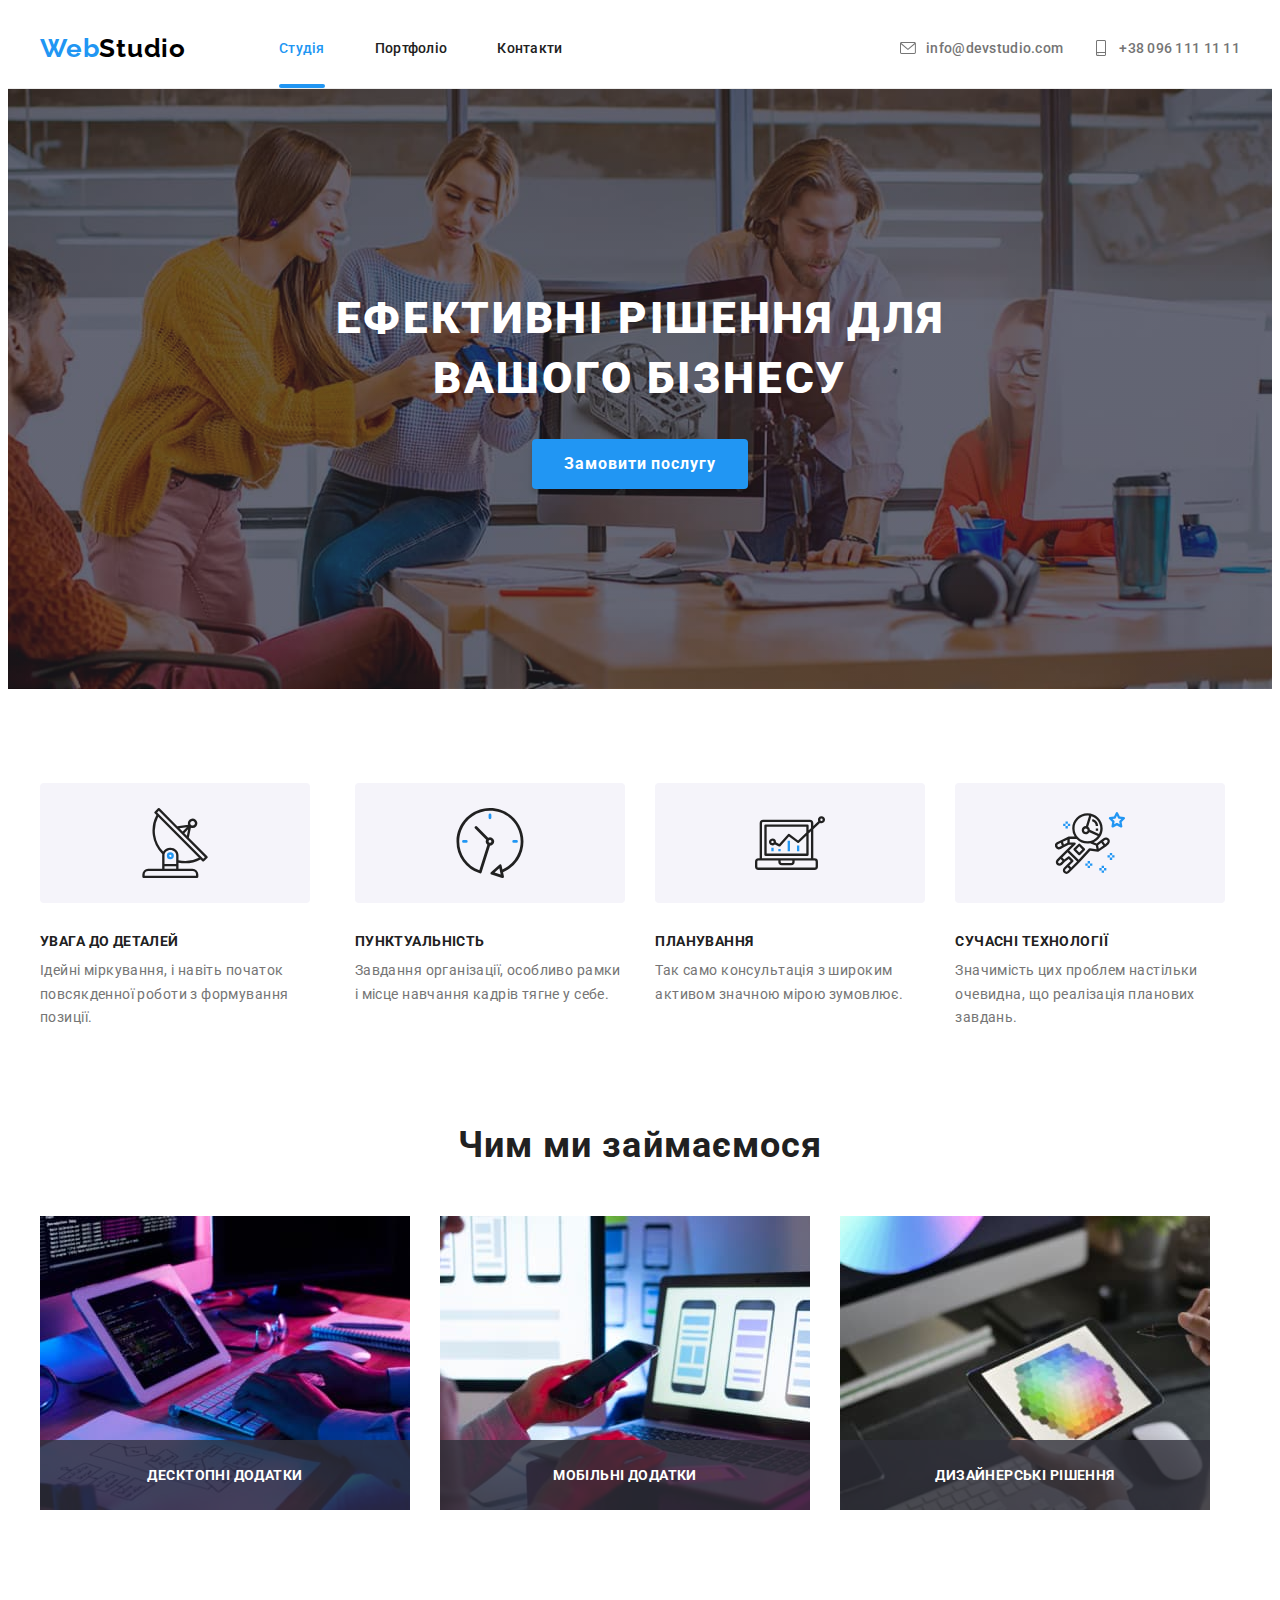
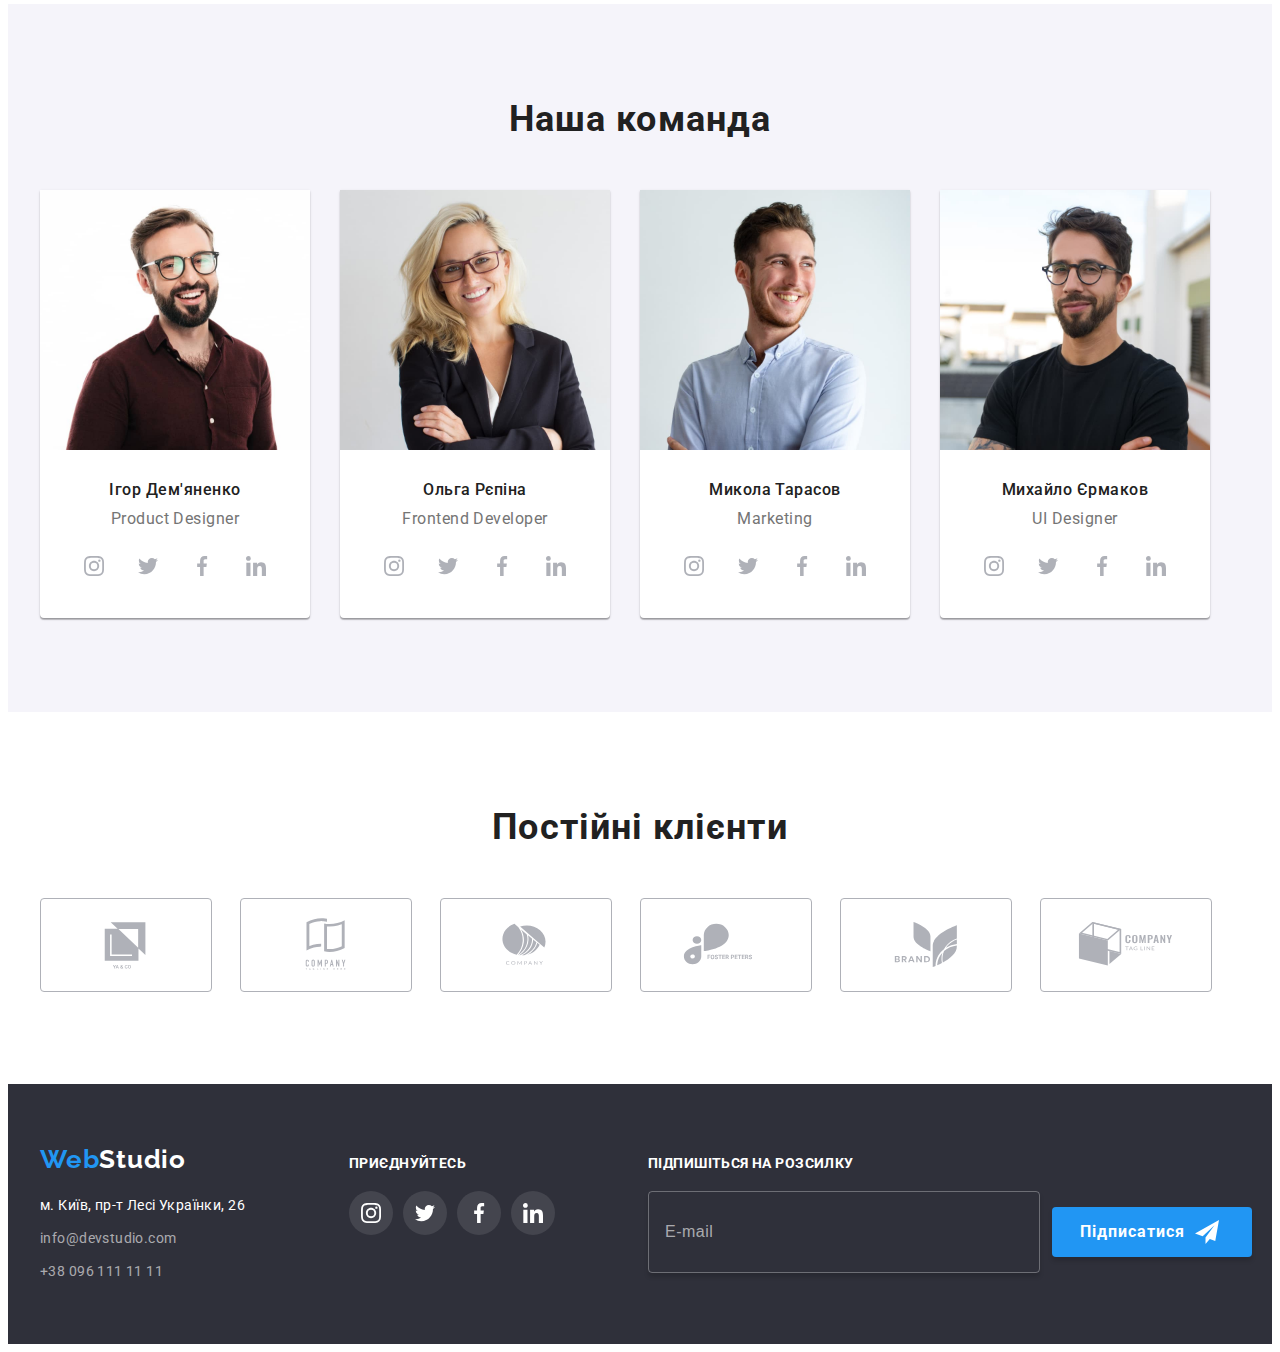
==== index.html @ dbd028e9 "created repository" ====
<!DOCTYPE html>
<html lang="uk">
  <head>
    <meta charset="UTF-8" />
    <meta name="viewport" content="width=device-width, initial-scale=1.0" />
    <title>WebStudio</title>
    <link rel="preconnect" href="https://fonts.googleapis.com" />
    <link rel="preconnect" href="https://fonts.gstatic.com" crossorigin />
    <link
      href="https://fonts.googleapis.com/css2?family=Raleway:wght@700&family=Roboto:wght@400;500;700;900&display=swap"
      rel="stylesheet"
    />
    <link
      rel="stylesheet"
      href="https://cdnjs.cloudflare.com/ajax/libs/modern-normalize/2.0.0/modern-normalize.min.css"
      integrity="sha512-4xo8blKMVCiXpTaLzQSLSw3KFOVPWhm/TRtuPVc4WG6kUgjH6J03IBuG7JZPkcWMxJ5huwaBpOpnwYElP/m6wg=="
      crossorigin="anonymous"
      referrerpolicy="no-referrer"
    />
    <link rel="stylesheet" href="./css/styles.css" />
  </head>
  <body>
    <!-- header -->
    <header class="header">
      <div class="container header-wrapper">
        <nav class="site-nav-wrapper">
          <a class="logo" href="./index.html" lang="en"
            ><span class="accent">Web</span>Studio</a
          >
          <ul class="site-nav">
            <li class="site-nav-item">
              <a href="./index.html" class="link current site-nav-link"
                >Студія</a
              >
            </li>
            <li class="site-nav-item">
              <a href="./portfolio.html" class="link site-nav-link"
                >Портфоліо</a
              >
            </li>
            <li class="site-nav-item">
              <a href="" class="link site-nav-link">Контакти</a>
            </li>
          </ul>
        </nav>

        <ul class="header-contacts-wrapper">
          <li class="header-contacts-item">
            <a href="mailto:info@devstudio.com" class="link contacts-link">
              <svg class="header-contacts-icon">
                <use href="./images/icons.svg#icon-envelope"></use>
              </svg>
              info@devstudio.com</a
            >
          </li>
          <li class="header-contacts-item">
            <a href="tel:+380961111111" class="link contacts-link">
              <svg class="header-contacts-icon">
                <use href="./images/icons.svg#icon-smartphone"></use></svg
              >+38 096 111 11 11</a
            >
          </li>
        </ul>
      </div>
    </header>

    <!-- main content -->
    <main>
      <!-- hero screen -->
      <section class="hero">
        <div class="container">
          <h1 class="hero-title">Ефективні рішення для вашого бізнесу</h1>
          <button data-modal-open class="button primary" type="button">
            Замовити послугу
          </button>
        </div>
      </section>

      <!-- benefits -->
      <section class="section benefits">
        <div class="container">
          <h2 class="title visually-hidden">Особливості</h2>
          <ul class="benefits-list">
            <li class="benefits-item">
              <div class="benefits-pic">
                <svg class="benefits-icon">
                  <use href="./images/icons.svg#icon-antenna"></use>
                </svg>
              </div>
              <h3 class="benefits-title">Увага до деталей</h3>
              <p class="content">
                Ідейні міркування, і навіть початок повсякденної роботи з
                формування позиції.
              </p>
            </li>
            <li class="benefits-item">
              <div class="benefits-pic">
                <svg class="benefits-icon">
                  <use href="./images/icons.svg#icon-clock"></use>
                </svg>
              </div>
              <h3 class="benefits-title">Пунктуальність</h3>
              <p class="content">
                Завдання організації, особливо рамки і місце навчання кадрів
                тягне у себе.
              </p>
            </li>
            <li class="benefits-item">
              <div class="benefits-pic">
                <svg class="benefits-icon">
                  <use href="./images/icons.svg#icon-diagram"></use>
                </svg>
              </div>
              <h3 class="benefits-title">Планування</h3>
              <p class="content">
                Так само консультація з широким активом значною мірою зумовлює.
              </p>
            </li>
            <li class="benefits-item">
              <div class="benefits-pic">
                <svg class="benefits-icon">
                  <use href="./images/icons.svg#icon-astronaut"></use>
                </svg>
              </div>
              <h3 class="benefits-title">Сучасні технології</h3>
              <p class="content">
                Значимість цих проблем настільки очевидна, що реалізація
                планових завдань.
              </p>
            </li>
          </ul>
        </div>
      </section>

      <!-- what we do -->

      <section class="section works">
        <div class="container">
          <h2 class="title">Чим ми займаємося</h2>
          <ul class="works-list">
            <li>
              <div class="works-thumb">
                <img
                  class="works-pic"
                  src="./images/img-1.jpg"
                  alt="Десктопні додатки"
                  width="370"
                  height="294"
                />
                <p class="works-label">Десктопні додатки</p>
              </div>
            </li>
            <li>
              <div class="works-thumb">
                <img
                  class="works-pic"
                  src="./images/img-2.jpg"
                  alt="Мобільні додатки"
                  width="370"
                  height="294"
                />
                <p class="works-label">Мобільні додатки</p>
              </div>
            </li>
            <li>
              <div class="works-thumb">
                <img
                  class="works-pic"
                  src="./images/img-3.jpg"
                  alt="Дизайнерські рішення"
                  width="370"
                  height="294"
                />
                <p class="works-label">Дизайнерські рішення</p>
              </div>
            </li>
          </ul>
        </div>
      </section>

      <!-- our team -->

      <section class="section our-team">
        <div class="container">
          <h2 class="title">Наша команда</h2>
          <ul class="team-list">
            <li class="team-item">
              <img
                class="team-pic"
                src="./images/product-designer.jpg"
                alt="Дизайнер продукту"
                width="270"
                height="260"
              />
              <div class="team-item-content">
                <h3 class="subtitle">Ігор Дем'яненко</h3>
                <p class="team-position" lang="en">Product Designer</p>

                <ul class="socials-list">
                  <li class="socials-item">
                    <a
                      href=""
                      class="link social-link"
                      target="_blank"
                      rel="noopener noreferrer nofollow"
                      ><svg class="social-link-icon">
                        <use
                          href="./images/icons.svg#icon-instagram"
                        ></use></svg
                    ></a>
                  </li>
                  <li class="socials-item">
                    <a
                      href=""
                      class="link social-link"
                      target="_blank"
                      rel="noopener noreferrer nofollow"
                      ><svg class="social-link-icon">
                        <use href="./images/icons.svg#icon-twitter"></use></svg
                    ></a>
                  </li>
                  <li class="socials-item">
                    <a
                      href=""
                      class="link social-link"
                      target="_blank"
                      rel="noopener noreferrer nofollow"
                      ><svg class="social-link-icon">
                        <use href="./images/icons.svg#icon-facebook"></use></svg
                    ></a>
                  </li>
                  <li class="socials-item">
                    <a
                      href=""
                      class="link social-link"
                      target="_blank"
                      rel="noopener noreferrer nofollow"
                      ><svg class="social-link-icon">
                        <use href="./images/icons.svg#icon-linkedin"></use></svg
                    ></a>
                  </li>
                </ul>
              </div>
            </li>
            <li class="team-item">
              <img
                class="team-pic"
                src="./images/frontend-developer.jpg"
                alt="Фронтенд розробник"
                width="270"
                height="260"
              />
              <div class="team-item-content">
                <h3 class="subtitle">Ольга Рєпіна</h3>
                <p class="team-position" lang="en">Frontend Developer</p>
                <ul class="socials-list">
                  <li class="socials-item">
                    <a
                      href=""
                      class="link social-link"
                      target="_blank"
                      rel="noopener noreferrer nofollow"
                      ><svg class="social-link-icon">
                        <use
                          href="./images/icons.svg#icon-instagram"
                        ></use></svg
                    ></a>
                  </li>
                  <li class="socials-item">
                    <a
                      href=""
                      class="link social-link"
                      target="_blank"
                      rel="noopener noreferrer nofollow"
                      ><svg class="social-link-icon">
                        <use href="./images/icons.svg#icon-twitter"></use></svg
                    ></a>
                  </li>
                  <li class="socials-item">
                    <a
                      href=""
                      class="link social-link"
                      target="_blank"
                      rel="noopener noreferrer nofollow"
                      ><svg class="social-link-icon">
                        <use href="./images/icons.svg#icon-facebook"></use></svg
                    ></a>
                  </li>
                  <li class="socials-item">
                    <a
                      href=""
                      class="link social-link"
                      target="_blank"
                      rel="noopener noreferrer nofollow"
                      ><svg class="social-link-icon">
                        <use href="./images/icons.svg#icon-linkedin"></use></svg
                    ></a>
                  </li>
                </ul>
              </div>
            </li>
            <li class="team-item">
              <img
                class="team-pic"
                src="./images/marketing.jpg"
                alt="Маркетолог"
                width="270"
                height="260"
              />
              <div class="team-item-content">
                <h3 class="subtitle">Микола Тарасов</h3>
                <p class="team-position" lang="en">Marketing</p>
                <ul class="socials-list">
                  <li class="socials-item">
                    <a
                      href=""
                      class="link social-link"
                      target="_blank"
                      rel="noopener noreferrer nofollow"
                      ><svg class="social-link-icon">
                        <use
                          href="./images/icons.svg#icon-instagram"
                        ></use></svg
                    ></a>
                  </li>
                  <li class="socials-item">
                    <a
                      href=""
                      class="link social-link"
                      target="_blank"
                      rel="noopener noreferrer nofollow"
                      ><svg class="social-link-icon">
                        <use href="./images/icons.svg#icon-twitter"></use></svg
                    ></a>
                  </li>
                  <li class="socials-item">
                    <a
                      href=""
                      class="link social-link"
                      target="_blank"
                      rel="noopener noreferrer nofollow"
                      ><svg class="social-link-icon">
                        <use href="./images/icons.svg#icon-facebook"></use></svg
                    ></a>
                  </li>
                  <li class="socials-item">
                    <a
                      href=""
                      class="link social-link"
                      target="_blank"
                      rel="noopener noreferrer nofollow"
                      ><svg class="social-link-icon">
                        <use href="./images/icons.svg#icon-linkedin"></use></svg
                    ></a>
                  </li>
                </ul>
              </div>
            </li>
            <li class="team-item">
              <img
                class="team-pic"
                src="./images/ui-designer.jpg"
                alt="UI Дизайнер"
                width="270"
                height="260"
              />
              <div class="team-item-content">
                <h3 class="subtitle">Михайло Єрмаков</h3>
                <p class="team-position" lang="en">UI Designer</p>
                <ul class="socials-list">
                  <li class="socials-item">
                    <a
                      href=""
                      class="link social-link"
                      target="_blank"
                      rel="noopener noreferrer nofollow"
                      ><svg class="social-link-icon">
                        <use
                          href="./images/icons.svg#icon-instagram"
                        ></use></svg
                    ></a>
                  </li>
                  <li class="socials-item">
                    <a
                      href=""
                      class="link social-link"
                      target="_blank"
                      rel="noopener noreferrer nofollow"
                      ><svg class="social-link-icon">
                        <use href="./images/icons.svg#icon-twitter"></use></svg
                    ></a>
                  </li>
                  <li class="socials-item">
                    <a
                      href=""
                      class="link social-link"
                      target="_blank"
                      rel="noopener noreferrer nofollow"
                      ><svg class="social-link-icon">
                        <use href="./images/icons.svg#icon-facebook"></use></svg
                    ></a>
                  </li>
                  <li class="socials-item">
                    <a
                      href=""
                      class="link social-link"
                      target="_blank"
                      rel="noopener noreferrer nofollow"
                      ><svg class="social-link-icon">
                        <use href="./images/icons.svg#icon-linkedin"></use></svg
                    ></a>
                  </li>
                </ul>
              </div>
            </li>
          </ul>
        </div>
      </section>

      <!-- clients -->
      <section class="clients section">
        <div class="container">
          <h2 class="title">Постійні клієнти</h2>
          <ul class="clients-list">
            <li class="clients-item">
              <a
                href=""
                class="clients-link"
                target="_blank"
                rel="noopener noreferrer nofollow"
              >
                <svg class="clients-icon">
                  <use href="./images/icons.svg#icon-client-1"></use></svg
              ></a>
            </li>
            <li class="clients-item">
              <a
                href=""
                class="clients-link"
                target="_blank"
                rel="noopener noreferrer nofollow"
              >
                <svg class="clients-icon">
                  <use href="./images/icons.svg#icon-client-2"></use></svg
              ></a>
            </li>
            <li class="clients-item">
              <a
                href=""
                class="clients-link"
                target="_blank"
                rel="noopener noreferrer nofollow"
              >
                <svg class="clients-icon">
                  <use href="./images/icons.svg#icon-client-3"></use></svg
              ></a>
            </li>
            <li class="clients-item">
              <a
                href=""
                class="clients-link"
                target="_blank"
                rel="noopener noreferrer nofollow"
              >
                <svg class="clients-icon">
                  <use href="./images/icons.svg#icon-client-4"></use></svg
              ></a>
            </li>
            <li class="clients-item">
              <a
                href=""
                class="clients-link"
                target="_blank"
                rel="noopener noreferrer nofollow"
              >
                <svg class="clients-icon">
                  <use href="./images/icons.svg#icon-client-5"></use></svg
              ></a>
            </li>
            <li class="clients-item">
              <a
                href=""
                class="clients-link"
                target="_blank"
                rel="noopener noreferrer nofollow"
              >
                <svg class="clients-icon">
                  <use href="./images/icons.svg#icon-client-6"></use></svg
              ></a>
            </li>
          </ul>
        </div>
      </section>
    </main>

    <!-- footer -->
    <footer class="footer">
      <div class="container footer-container">
        <div class="footer-nav">
          <a href="./index.html" lang="en" class="logo"
            ><span class="accent">Web</span>Studio</a
          >
          <address class="address">
            <!-- address list -->
            <ul class="address-list">
              <li class="address-item">
                <a
                  href="https://maps.app.goo.gl/XvSEpXmjgRdSqmz17"
                  target="_blank"
                  rel="nofollow noreferrer noopener"
                  class="link address-map"
                  >м. Київ, пр-т Лесі Українки, 26</a
                >
              </li>
              <li class="address-item">
                <a href="mailto:info@devstudio.com" class="link address-link"
                  >info@devstudio.com</a
                >
              </li>
              <li class="address-item">
                <a href="tel:+380961111111" class="link address-link"
                  >+38 096 111 11 11</a
                >
              </li>
            </ul>
          </address>
        </div>

        <div class="follow-container">
          <p class="follow-title">приєднуйтесь</p>
          <ul class="footer-follow-list">
            <li class="follow-item">
              <a
                href=""
                class="footer-link"
                target="_blank"
                rel="noopener noreferrer nofollow"
              >
                <svg class="footer-icon">
                  <use href="./images/icons.svg#icon-instagram"></use>
                </svg>
              </a>
            </li>
            <li class="follow-item">
              <a
                href=""
                class="footer-link"
                target="_blank"
                rel="noopener noreferrer nofollow"
              >
                <svg class="footer-icon">
                  <use href="./images/icons.svg#icon-twitter"></use>
                </svg>
              </a>
            </li>
            <li class="follow-item">
              <a
                href=""
                class="footer-link"
                target="_blank"
                rel="noopener noreferrer nofollow"
              >
                <svg class="footer-icon">
                  <use href="./images/icons.svg#icon-facebook"></use>
                </svg>
              </a>
            </li>
            <li class="follow-item">
              <a
                href=""
                class="footer-link"
                target="_blank"
                rel="noopener noreferrer nofollow"
              >
                <svg class="footer-icon">
                  <use href="./images/icons.svg#icon-linkedin"></use>
                </svg>
              </a>
            </li>
          </ul>
        </div>

        <form class="subscribe-container">
          <p class="subscribe-title">Підпишіться на розсилку</p>
          <div class="subscribe-input-container">
            <input
              type="email"
              name="subscribe-input"
              class="subscribe-input"
              placeholder="E-mail"
            />
            <button type="submit" class="button primary btn-subscribe">
              Підписатися
              <svg class="subscribe-icon" width="24" height="24">
                <use href="./images/icons.svg#icon-send"></use>
              </svg>
            </button>
          </div>
        </form>
      </div>
    </footer>

    <!-- modal -->
    <div class="backdrop is-hidden" data-modal>
      <div class="modal">
        <button data-modal-close class="btn-close">
          <svg class="modal-close-icon" width="18" height="18">
            <use href="./images/icons.svg#icon-close-black"></use>
          </svg>
        </button>
        <p class="modal-title">Залиште свої дані, ми вам передзвонимо</p>

        <!-- modal-form -->

        <form class="modal-form">
          <div class="modal-field">
            <label for="user-name" class="input-label">Ім'я</label>
            <div class="input-wrap">
              <input
                autofocus
                type="text"
                name="user-name"
                id="user-name"
                class="input"
              />
              <svg class="input-icon" width="18" height="18">
                <use href="./images/icons.svg#icon-person"></use>
              </svg>
            </div>
          </div>

          <div class="modal-field">
            <label for="user-phone" class="input-label">Телефон</label>
            <div class="input-wrap">
              <input
                type="tel"
                name="user-phone"
                id="user-phone"
                class="input"
              />
              <svg class="input-icon" width="18" height="18">
                <use href="./images/icons.svg#icon-phone"></use>
              </svg>
            </div>
          </div>

          <div class="modal-field">
            <label for="user-email" class="input-label">Пошта</label>
            <div class="input-wrap">
              <input
                type="email"
                name="user-email"
                id="user-email"
                class="input"
              />
              <svg class="input-icon" width="18" height="18">
                <use href="./images/icons.svg#icon-email"></use>
              </svg>
            </div>
          </div>

          <div class="textarea-field">
            <label for="user-text" class="input-label">Коментар</label>
            <textarea
              name="user-text"
              id="user-text"
              class="input-comment"
              placeholder="Введіть текст"
            ></textarea>
          </div>

          <div class="checkbox-field">
            <input
              type="checkbox"
              id="privacy-policy"
              name="privacy-policy"
              value="on"
              class="hidden modal-check"
              required
            />
            <label for="privacy-policy" class="checkbox-label"
              ><span class="checkbox">
                <svg class="checkbox-icon">
                  <use href="./images/icons.svg#icon-check"></use>
                </svg>
              </span>
              Погоджуюся з розсилкою та приймаю
              <a href="" class="link agreement-link">Умови договору</a>
            </label>
          </div>

          <button type="submit" class="button primary btn-submit">
            Відправити
          </button>
        </form>
      </div>
    </div>

    <script src="./js/modal.js"></script>
  </body>
</html>
---- css/styles.css ----
:root {
  --accent-color: #2196f3;
  --primary-black-color: #000000;
  --primary-white-color: #ffffff;
  --primary-text-color: #757575;
  --secondary-text-color: #212121;
  --inverse-light-text-color: rgba(255, 255, 255, 0.6);
  --lightest-gray-color: #f5f4fa;
  --gray-color: #afb1b8;
}

/* main styles */
body {
  font-family: "Roboto", sans-serif;
  font-size: 14px;
  background-color: var(--primary-white-color);
  color: var(--primary-text-color);
}

h1,
h2,
h3,
h4,
h5,
h6,
p {
  margin: 0;
}

ul {
  padding: 0;
  margin: 0;
  list-style: none;
}

.link {
  text-decoration: none;
  color: var(--primary-text-color);
}

.container {
  width: 1200px;
  margin: 0 auto;
  padding-left: 15px;
  padding-right: 15px;
  /* outline: 2px solid tomato; */
}

.visually-hidden {
  position: absolute;
  width: 1px;
  height: 1px;
  margin: -1px;
  border: 0;
  padding: 0;

  white-space: nowrap;
  clip-path: inset(100%);
  clip: rect(0 0 0 0);
  overflow: hidden;
}

/* buttons */
.button {
  padding: 10px 32px;
  min-width: 200px;
  border-width: 0;
  border-radius: 4px;
  cursor: pointer;

  font-family: inherit;
  color: var(--primary-white-color);
  text-align: center;
}

.button.primary {
  font-weight: 700;
  font-size: 16px;
  line-height: 1.87;
  letter-spacing: 0.06em;
  background-color: #2196f3;
  box-shadow: 0 4px 4px 0 rgba(0, 0, 0, 0.15);
}

.button.primary:active {
  box-shadow: 0 4px 4px 0 rgba(0, 0, 0, 0.15);
  background: #188ce8;
}

/* header */
.header {
  /* padding-top: 24px;
  padding-bottom: 25px; */
  border-bottom: 1px solid #ececec;
}

.header-wrapper {
  display: flex;
  align-items: center;
}

/* logo */
.logo {
  margin-right: 93px;

  font-family: "Raleway", sans-serif;
  font-weight: 700;
  font-size: 26px;
  letter-spacing: 0.03em;
  text-decoration: none;

  color: var(--primary-black-color);
}
.logo .accent {
  color: var(--accent-color);
}

/* navigation */
.site-nav-wrapper {
  display: flex;
  align-items: center;
  margin-right: auto;
}

.site-nav {
  display: flex;
  align-items: center;
  column-gap: 50px;
}

.site-nav-link {
  position: relative;
  display: block;
  padding-top: 32px;
  padding-bottom: 32px;
}

.current.site-nav-link::after {
  content: "";
  position: absolute;
  left: 0;
  bottom: 0;
  display: block;
  width: 100%;
  height: 4px;

  background: #2196f3;
  border-radius: 2px;
}

.site-nav .link {
  font-weight: 500;
  letter-spacing: 0.02em;
  color: var(--secondary-text-color);

  transition: color 250ms cubic-bezier(0.4, 0, 0.2, 1);
}

.site-nav .link:hover,
.site-nav .link:focus {
  color: var(--accent-color);
}

.link.current {
  color: var(--accent-color);
}

/* contacts */

.header-contacts-wrapper {
  display: flex;
  gap: 30px;
  align-items: center;
}

.header-contacts-item {
  display: flex;
  gap: 10px;
  align-items: center;

  font-weight: 500;
  letter-spacing: 0.02em;
}

.contacts-link {
  display: flex;
  gap: 10px;
  align-items: center;
  padding-top: 20px;
  padding-bottom: 20px;

  transition-property: color;
  transition-duration: 250ms;
  transition-timing-function: cubic-bezier(0.4, 0, 0.2, 1);
}

.contacts-link:hover,
.contacts-link:focus {
  color: var(--accent-color);
}

.header-contacts-icon {
  width: 16px;
  height: 16px;
  fill: currentColor;
}

/* hero */
.hero {
  margin-right: auto;
  margin-left: auto;
  padding-top: 200px;
  padding-bottom: 200px;
  text-align: center;
  background: #c4c4c4;
  background-image: linear-gradient(
      rgba(47, 48, 58, 0.4),
      rgba(47, 48, 58, 0.4)
    ),
    url(../images/hero-bg.jpg);
  max-width: 1600px;
  background-repeat: no-repeat;
  background-position: center;
  background-size: cover;
}

.hero-title {
  width: 696px;
  margin-bottom: 30px;
  margin-left: auto;
  margin-right: auto;

  font-weight: 900;
  font-size: 44px;
  line-height: 1.36;
  letter-spacing: 0.06em;
  text-transform: uppercase;
  text-align: center;
  color: var(--primary-white-color);
}

/* sections */
.section {
  padding-top: 94px;
  padding-bottom: 94px;
}

.section .title {
  color: var(--secondary-text-color);
  font-size: 36px;
  letter-spacing: 0.03em;
  text-align: center;
}

/* benefits */

.benefits-list {
  display: flex;
  column-gap: 30px;
}

/* .benefits-item {
  background-color: teal;
} */

.benefits-pic {
  display: flex;
  justify-content: center;
  align-items: center;
  margin-bottom: 30px;
  width: 270px;
  height: 120px;
  background-color: var(--lightest-gray-color);
  border-radius: 4px;
}

.benefits-icon {
  width: 70px;
  height: 70px;
}

.benefits-title {
  margin-bottom: 10px;

  font-size: 14px;
  letter-spacing: 0.03em;
  text-transform: uppercase;
  color: var(--secondary-text-color);
}

.benefits .content {
  line-height: 1.71;
  letter-spacing: 0.03em;
}

/* what we do */
.works {
  padding-top: 0;
}

.works .title {
  margin-bottom: 50px;
}

.works-list {
  display: flex;
  column-gap: 30px;
}

.works-thumb {
  position: relative;
  width: 370px;
  height: 294px;
  background: var(--gray-color);
}

.works-pic {
  display: block;
  width: 100%;
  height: 100%;
  object-fit: cover;
}

.works-label {
  position: absolute;
  bottom: 0;
  left: 0;
  width: 100%;
  padding-top: 27px;
  padding-bottom: 27px;

  background: rgba(47, 48, 58, 0.8);
  font-weight: 700;
  letter-spacing: 0.03em;
  text-transform: uppercase;
  text-align: center;
  color: var(--primary-white-color);
}

/* our team */
.our-team {
  background: var(--lightest-gray-color);
}

.our-team .title {
  margin-bottom: 50px;
}

.team-list {
  display: flex;
  column-gap: 30px;
}

.team-item {
  border-radius: 0 0 4px 4px;
  width: 270px;

  box-shadow: 0 2px 1px 0 rgba(0, 0, 0, 0.2), 0 1px 1px 0 rgba(0, 0, 0, 0.14),
    0 1px 3px 0 rgba(0, 0, 0, 0.12);
  background: #fff;
}

.team-pic {
  display: block;
}

.team-item-content {
  padding: 30px 32px;
}

.our-team .subtitle {
  margin-bottom: 10px;

  font-weight: 500;
  font-size: 16px;
  letter-spacing: 0.03em;
  text-align: center;
  color: var(--secondary-text-color);
}

.team-position {
  margin-bottom: 16px;

  font-size: 16px;
  letter-spacing: 0.03em;
  text-align: center;
}

.socials-list {
  display: flex;
  column-gap: 10px;
}

.socials-item {
  width: 44px;
  height: 44px;
}

.social-link {
  width: 100%;
  height: 100%;
  display: flex;
  justify-content: center;
  align-items: center;
  background-color: var(--primary-white-color);
  border-radius: 50%;

  transition-property: background-color;
  transition-duration: 250ms;
  transition-timing-function: cubic-bezier(0.4, 0, 0.2, 1);
}

.social-link:hover,
.social-link:focus {
  background-color: var(--accent-color);
}

.social-link-icon {
  width: 20px;
  height: 20px;
  fill: var(--gray-color);

  transition-property: fill;
  transition-duration: 250ms;
  transition-timing-function: cubic-bezier(0.4, 0, 0.2, 1);
}

.social-link:hover .social-link-icon {
  fill: var(--primary-white-color);
}

.social-link:focus .social-link-icon {
  fill: var(--primary-white-color);
}

/* clients */

.clients .title {
  margin-bottom: 50px;
}

.clients-list {
  display: flex;
  column-gap: 30px;
}

.clients-item {
  width: 170px;
  height: 92px;
}

.clients-link {
  display: flex;
  justify-content: center;
  align-items: center;
  width: 100%;
  height: 100%;
  color: #afb1b8;
  border: 1px solid #afb1b8;
  border-radius: 4px;

  transition: color 250ms cubic-bezier(0.4, 0, 0.2, 1),
    border-color 250ms cubic-bezier(0.4, 0, 0.2, 1);
}

.clients-link:hover,
.clients-link:focus {
  color: var(--accent-color);
  border-color: var(--accent-color);
}

.clients-icon {
  width: 106px;
  height: 60px;
  fill: currentColor;
}

/* footer */
.footer {
  padding-top: 60px;
  padding-bottom: 60px;
  background: #2f303a;
}

.footer-container {
  display: flex;
  align-items: baseline;
}

.footer-nav {
  margin-right: 70px;
}

.footer .logo {
  display: block;
  margin-bottom: 20px;

  color: var(--primary-white-color);
}

.address {
  line-height: 1.71;
  font-style: normal;
  letter-spacing: 0.03em;
}

.address .link {
  transition: color 250ms cubic-bezier(0.4, 0, 0.2, 1);
}

.address .link:hover,
.address .link:focus {
  color: var(--accent-color);
}

.address-item {
  display: block;
  margin-bottom: 9px;
}

.address-item:last-child {
  margin-bottom: 0;
}

.address-map {
  color: var(--primary-white-color);
}

.address-link {
  letter-spacing: 0.03em;
  color: var(--inverse-light-text-color);
}

/* follow list */
.follow-container {
  /* margin-top: 12px; */
  margin-right: 93px;
}

.follow-title,
.subscribe-title {
  margin-bottom: 20px;

  font-weight: 700;
  letter-spacing: 0.03em;
  text-transform: uppercase;
  color: var(--primary-white-color);
}

.footer-follow-list {
  display: flex;
  column-gap: 10px;
}

.follow-item {
  width: 44px;
  height: 44px;
}

.footer-link {
  display: flex;
  align-items: center;
  justify-content: center;
  width: 100%;
  height: 100%;
  background-color: rgba(255, 255, 255, 0.1);
  border-radius: 50%;
  color: var(--primary-white-color);

  transition: background-color 250ms cubic-bezier(0.4, 0, 0.2, 1);
}

.footer-icon {
  width: 20px;
  height: 20px;
  fill: currentColor;
}

.footer-link:hover,
.footer-link:focus {
  background-color: var(--accent-color);
}

.subscribe-container {
  display: flex;
  flex-direction: column;
}

.subscribe-label {
  display: block;
}

.subscribe-input {
  padding: 15px 16px;
  width: 358px;
  height: 50px;

  color: var(--primary-white-color);
  border: 1px solid rgba(255, 255, 255, 0.3);
  border-radius: 4px;
  box-shadow: 0 4px 4px 0 rgba(0, 0, 0, 0.15);
  background: rgba(33, 150, 243, 0);
}

.subscribe-input::placeholder {
  font-size: 16px;
  line-height: 1.25;
  letter-spacing: 0.03em;
  color: rgba(255, 255, 255, 0.6);
}

.subscribe-input-container {
  display: flex;
  align-items: center;
  gap: 12px;
}

.subscribe-icon {
  fill: var(--primary-white-color);
}

.btn-subscribe {
  display: flex;
  align-items: center;
  gap: 10px;
  padding-left: 28px;
  padding-right: 28px;
}

/* portfolio page styles */

.portfolio {
  padding-bottom: 94px;
  padding-top: 94px;
}

.button-list {
  display: flex;
  gap: 8px;
  justify-content: center;
  margin-bottom: 50px;
}

.portfolio-button {
  padding: 6px 22px;
  min-width: 73px;

  font-weight: 500;
  font-size: 16px;
  line-height: 1.62;
  letter-spacing: 0.03em;
  color: var(--secondary-text-color);
  background-color: var(--lightest-gray-color);

  transition: background-color 250ms cubic-bezier(0.4, 0, 0.2, 1),
    box-shadow 250ms cubic-bezier(0.4, 0, 0.2, 1),
    color 250ms cubic-bezier(0.4, 0, 0.2, 1);
}

.portfolio-button:hover,
.portfolio-button:focus {
  background-color: var(--accent-color);
  box-shadow: 0 2px 2px 0 rgba(0, 0, 0, 0.12), 0 1px 2px 0 rgba(0, 0, 0, 0.08),
    0 3px 1px 0 rgba(0, 0, 0, 0.1);
  color: var(--primary-white-color);
}

.portfolio-button.accent {
  background-color: var(--accent-color);
  color: var(--primary-white-color);
}

.cards-list {
  display: flex;
  flex-wrap: wrap;
  gap: 30px;
}

.cards-link {
  display: block;

  transition: box-shadow 250ms cubic-bezier(0.4, 0, 0.2, 1);
}

.cards-link:hover,
.cards-link:focus {
  box-shadow: 1px 4px 6px 0 rgba(0, 0, 0, 0.16), 0 4px 4px 0 rgba(0, 0, 0, 0.06),
    0 1px 1px 0 rgba(0, 0, 0, 0.12);
}

.cards-thumb {
  position: relative;
  overflow: hidden;

  width: 370px;
  height: 294px;
}

.hover-overlay {
  position: absolute;
  top: 0;
  left: 0;
  width: 100%;
  height: 100%;
  overflow: hidden;

  display: flex;
  align-items: center;
  padding: 24px 24px;

  background: rgba(33, 150, 243, 0.9);

  transform: translatey(100%);
  transition: transform 250ms cubic-bezier(0.4, 0, 0.2, 1);
}

.cards-link:hover .hover-overlay {
  transform: translatey(0);
}

.overlay-content {
  font-size: 18px;
  line-height: 1.56;
  letter-spacing: 0.03em;
  color: var(--primary-white-color);
}

.carts-pic {
  display: block;
  width: 100%;
  height: 100%;
  object-fit: cover;
}

.cards-content {
  border: 1px solid #eee;
  border-top: 0;
  padding: 20px 24px;
}

.portfolio-title {
  margin-bottom: 4px;

  font-size: 18px;
  line-height: 2;
  letter-spacing: 0.06em;
  color: var(--secondary-text-color);
}

.portfolio-subtitle {
  font-size: 16px;
  line-height: 1.87;
  letter-spacing: 0.03em;
}

/* modal styles */
.backdrop {
  position: fixed;
  top: 0;
  left: 0;
  width: 100%;
  height: 100%;
  background-color: rgba(0, 0, 0, 0.2);
  opacity: 1;

  transition: opacity 250ms cubic-bezier(0.4, 0, 0.2, 1),
    visibility 250ms cubic-bezier(0.4, 0, 0.2, 1);
}

.backdrop.is-hidden {
  visibility: none;
  opacity: 0;
  pointer-events: none;
}

.backdrop.is-hidden .modal {
  transform: translate(-50%, -50%) scale(1.1);
}

.modal {
  position: absolute;
  left: 50%;
  top: 50%;
  padding: 40px;

  width: 528px;
  height: 581px;

  border-radius: 4px;
  background: var(--primary-white-color);
  box-shadow: 0 2px 1px 0 rgba(0, 0, 0, 0.2), 0 1px 1px 0 rgba(0, 0, 0, 0.14),
    0 1px 3px 0 rgba(0, 0, 0, 0.12);

  transform: translate(-50%, -50%) scale(1);
  transition: transform 250ms cubic-bezier(0.4, 0, 0.2, 1);
}

.btn-close {
  position: absolute;
  right: 8px;
  top: 8px;

  width: 30px;
  height: 30px;
  cursor: pointer;
  display: flex;
  justify-content: center;
  align-items: center;

  border-radius: 50%;
  stroke-width: 10px;
  background-color: var(--primary-white-color);
  border-color: rgba(0, 0, 0, 0.1);
  color: var(--primary-black-color);

  transition: color 250ms cubic-bezier(0.4, 0, 0.2, 1);
}

/* 
  border-color: rgba(0, 0, 0, 0.1);
  background-color: var(--primary-white-color);
  background-image: url(../images/close-black.svg);
  background-repeat: no-repeat;
  background-position: center;
} */

.btn-close:hover {
  color: var(--accent-color);
}

.modal-close-icon {
  fill: currentColor;
}

.modal-title {
  margin-bottom: 12px;

  font-size: 20px;
  font-weight: 700;
  letter-spacing: 0.03em;
  text-align: center;
  color: var(--secondary-text-color);
}

.modal-form {
  width: 100%;
}

.modal-field {
  margin-bottom: 10px;
  width: 100%;
}

.input-label {
  display: block;
  margin-bottom: 4px;

  font-size: 12px;
  letter-spacing: 0.01em;
}

.input-wrap {
  position: relative;
}

.input {
  padding-left: 42px;
  width: 100%;
  height: 40px;

  border: 1px solid rgba(33, 33, 33, 0.2);
  border-radius: 4px;

  outline: transparent;
}

.input:focus,
.input-comment:focus {
  border-color: var(--accent-color);
}

.input:focus + .input-icon {
  fill: var(--accent-color);
}

.input-icon {
  position: absolute;
  left: 12px;
  top: 50%;
  transform: translateY(-50%);

  fill: var(--secondary-text-color);
}

.textarea-field {
  margin-bottom: 20px;
}

.input-comment {
  display: block;
  width: 100%;
  height: 120px;
  padding: 12px 16px;
  resize: none;

  border-radius: 4px;
  border: 1px solid rgba(33, 33, 33, 0.2);
  outline: transparent;
}

.input-comment::placeholder {
  font-size: 12px;
  letter-spacing: 0.01em;
  color: rgba(117, 117, 117, 0.5);
}

.checkbox-field {
  display: flex;
  align-items: center;
  margin-bottom: 30px;
  padding-left: 12px;
}

.hidden {
  width: 1px;
  height: 1px;
  margin: -1px;
  border: 0;
  padding: 0;

  white-space: nowrap;
  clip-path: inset(100%);
  clip: rect(0 0 0 0);
  overflow: hidden;
}

.checkbox {
  display: flex;
  justify-content: center;
  align-items: center;
  width: 16px;
  height: 15px;
  border: 2px solid var(--secondary-text-color);
  fill: transparent;
}

.checkbox-icon {
  width: 11px;
  height: 8px;
}

.modal-check:checked + .checkbox-label > .checkbox {
  background-color: var(--accent-color);
  border: none;
  fill: var(--primary-white-color);
}

.modal-check:focus + .checkbox-label > .checkbox {
  border-color: var(--accent-color);
  fill: var(--primary-white-color);
}

.checkbox-label {
  display: flex;
  align-items: center;
  gap: 8px;

  line-height: 1.71;
  letter-spacing: 0.03em;
}

.agreement-link {
  text-decoration: underline;
  text-decoration-skip-ink: none;
  color: var(--accent-color);
}

.btn-submit {
  display: block;
  margin-right: auto;
  margin-left: auto;
}
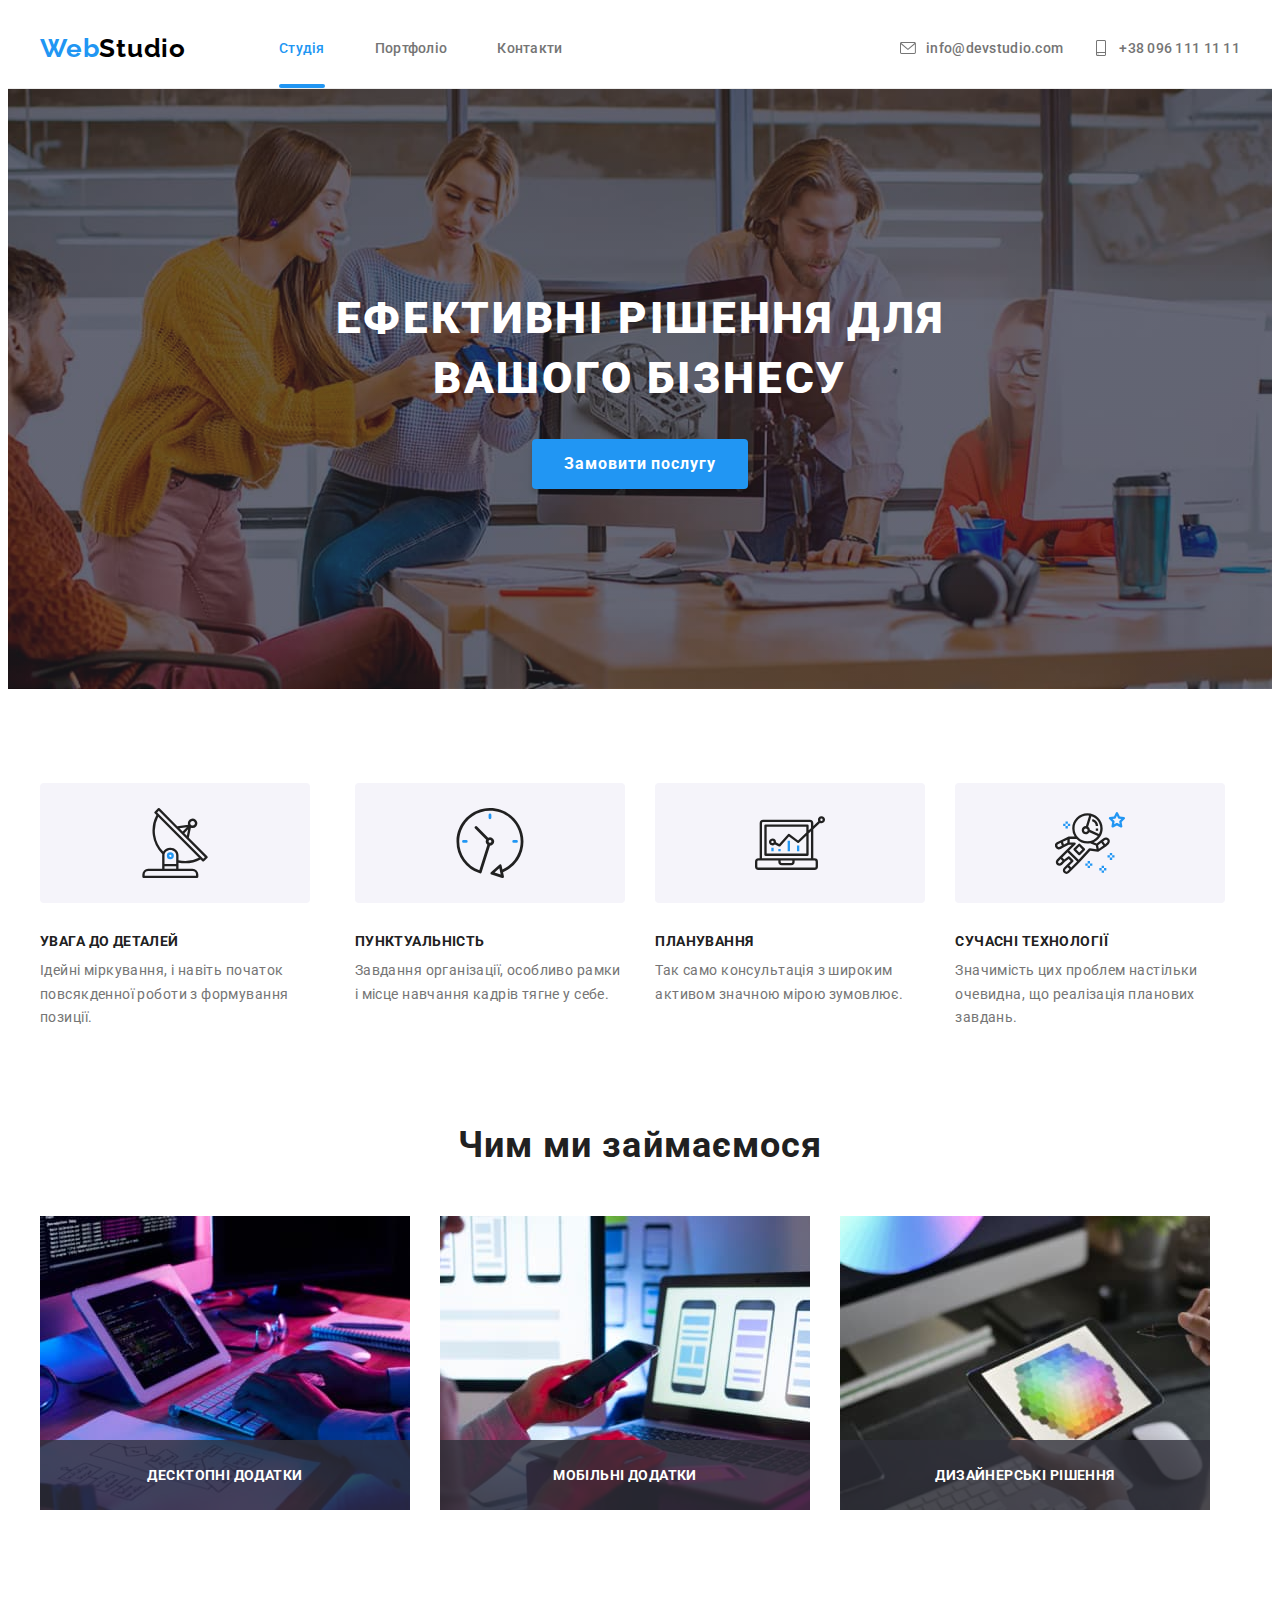
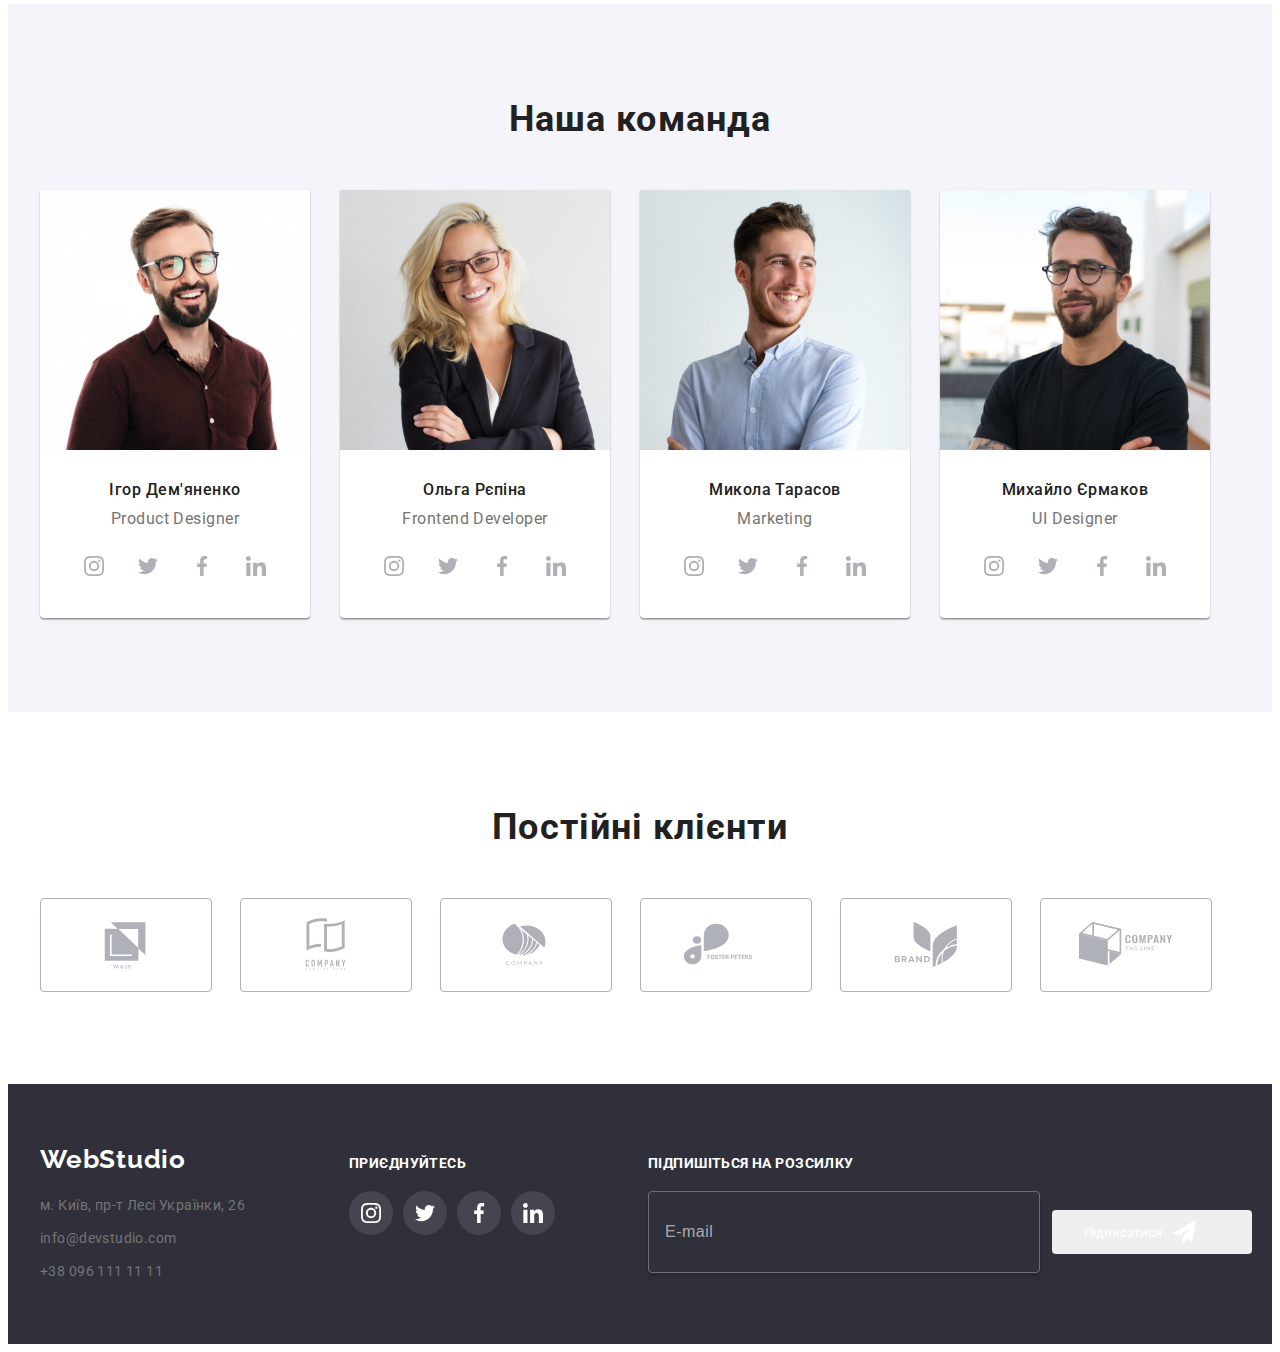
==== commit 7cbfd245: "refactoring" ====
--- a/index.html
+++ b/index.html
@@ -18,28 +18,32 @@
       referrerpolicy="no-referrer"
     />
     <link rel="stylesheet" href="./css/styles.css" />
+    <link rel="stylesheet" href="./css/main.min.css" />
   </head>
+
   <body>
     <!-- header -->
     <header class="header">
-      <div class="container header-wrapper">
-        <nav class="site-nav-wrapper">
+      <div class="container header-container">
+        <nav class="navigation">
+          <!-- logo -->
           <a class="logo" href="./index.html" lang="en"
-            ><span class="accent">Web</span>Studio</a
+            ><span class="logo__accent">Web</span>Studio</a
           >
+
           <ul class="site-nav">
-            <li class="site-nav-item">
-              <a href="./index.html" class="link current site-nav-link"
+            <li class="site-nav__item">
+              <a href="./index.html" class="link current site-nav__link"
                 >Студія</a
               >
             </li>
-            <li class="site-nav-item">
-              <a href="./portfolio.html" class="link site-nav-link"
+            <li class="site-nav__item">
+              <a href="./portfolio.html" class="link site-nav__link"
                 >Портфоліо</a
               >
             </li>
-            <li class="site-nav-item">
-              <a href="" class="link site-nav-link">Контакти</a>
+            <li class="site-nav__item">
+              <a href="" class="link site-nav__link">Контакти</a>
             </li>
           </ul>
         </nav>
@@ -69,8 +73,8 @@
       <!-- hero screen -->
       <section class="hero">
         <div class="container">
-          <h1 class="hero-title">Ефективні рішення для вашого бізнесу</h1>
-          <button data-modal-open class="button primary" type="button">
+          <h1 class="hero__title">Ефективні рішення для вашого бізнесу</h1>
+          <button data-modal-open class="button button--primary" type="button">
             Замовити послугу
           </button>
         </div>
--- a/css/styles.css
+++ b/css/styles.css
@@ -1,122 +1,15 @@
-:root {
-  --accent-color: #2196f3;
-  --primary-black-color: #000000;
-  --primary-white-color: #ffffff;
-  --primary-text-color: #757575;
-  --secondary-text-color: #212121;
-  --inverse-light-text-color: rgba(255, 255, 255, 0.6);
-  --lightest-gray-color: #f5f4fa;
-  --gray-color: #afb1b8;
-}
-
-/* main styles */
-body {
-  font-family: "Roboto", sans-serif;
-  font-size: 14px;
-  background-color: var(--primary-white-color);
-  color: var(--primary-text-color);
-}
-
-h1,
-h2,
-h3,
-h4,
-h5,
-h6,
-p {
-  margin: 0;
-}
-
-ul {
-  padding: 0;
-  margin: 0;
-  list-style: none;
-}
-
-.link {
-  text-decoration: none;
-  color: var(--primary-text-color);
-}
-
-.container {
-  width: 1200px;
-  margin: 0 auto;
-  padding-left: 15px;
-  padding-right: 15px;
-  /* outline: 2px solid tomato; */
-}
-
-.visually-hidden {
-  position: absolute;
-  width: 1px;
-  height: 1px;
-  margin: -1px;
-  border: 0;
-  padding: 0;
-
-  white-space: nowrap;
-  clip-path: inset(100%);
-  clip: rect(0 0 0 0);
-  overflow: hidden;
-}
-
-/* buttons */
-.button {
-  padding: 10px 32px;
-  min-width: 200px;
-  border-width: 0;
-  border-radius: 4px;
-  cursor: pointer;
-
-  font-family: inherit;
-  color: var(--primary-white-color);
-  text-align: center;
-}
-
-.button.primary {
-  font-weight: 700;
-  font-size: 16px;
-  line-height: 1.87;
-  letter-spacing: 0.06em;
-  background-color: #2196f3;
-  box-shadow: 0 4px 4px 0 rgba(0, 0, 0, 0.15);
-}
-
-.button.primary:active {
-  box-shadow: 0 4px 4px 0 rgba(0, 0, 0, 0.15);
-  background: #188ce8;
-}
-
 /* header */
 .header {
-  /* padding-top: 24px;
-  padding-bottom: 25px; */
   border-bottom: 1px solid #ececec;
 }
 
-.header-wrapper {
-  display: flex;
-  align-items: center;
-}
-
-/* logo */
-.logo {
-  margin-right: 93px;
-
-  font-family: "Raleway", sans-serif;
-  font-weight: 700;
-  font-size: 26px;
-  letter-spacing: 0.03em;
-  text-decoration: none;
-
-  color: var(--primary-black-color);
-}
-.logo .accent {
-  color: var(--accent-color);
+.header-container {
+  display: flex;
+  align-items: center;
 }
 
 /* navigation */
-.site-nav-wrapper {
+.navigation {
   display: flex;
   align-items: center;
   margin-right: auto;
@@ -128,14 +21,25 @@
   column-gap: 50px;
 }
 
-.site-nav-link {
+.site-nav__link {
   position: relative;
   display: block;
   padding-top: 32px;
   padding-bottom: 32px;
-}
-
-.current.site-nav-link::after {
+
+  font-weight: 500;
+  letter-spacing: 0.02em;
+  color: var(--secondary-text-color);
+
+  transition: color 250ms cubic-bezier(0.4, 0, 0.2, 1);
+}
+
+.site-nav__link:hover,
+.site-nav__link:hover {
+  color: var(--accent-color);
+}
+
+.current.site-nav__link::after {
   content: "";
   position: absolute;
   left: 0;
@@ -146,19 +50,6 @@
 
   background: #2196f3;
   border-radius: 2px;
-}
-
-.site-nav .link {
-  font-weight: 500;
-  letter-spacing: 0.02em;
-  color: var(--secondary-text-color);
-
-  transition: color 250ms cubic-bezier(0.4, 0, 0.2, 1);
-}
-
-.site-nav .link:hover,
-.site-nav .link:focus {
-  color: var(--accent-color);
 }
 
 .link.current {
@@ -224,7 +115,7 @@
   background-size: cover;
 }
 
-.hero-title {
+.hero__title {
   width: 696px;
   margin-bottom: 30px;
   margin-left: auto;
--- a/css/main.min.css
+++ b/css/main.min.css
@@ -0,0 +1 @@
+:root{--accent-color: #2196f3;--primary-black-color: #000000;--primary-white-color: #ffffff;--lightest-gray-color: #f5f4fa;--gray-color: #afb1b8;--primary-text-color: #757575;--secondary-text-color: #212121;--inverse-light-text-color: rgba(255, 255, 255, 0.6)}.visually-hidden{position:absolute;width:1px;height:1px;margin:-1px;border:0;padding:0;white-space:nowrap;-webkit-clip-path:inset(100%);clip-path:inset(100%);clip:rect(0 0 0 0);overflow:hidden}body{font-family:"Roboto",sans-serif;font-size:14px;background-color:var(--primary-white-color);color:var(--primary-text-color)}.container{width:1200px;margin:0 auto;padding-left:15px;padding-right:15px}h1,h2,h3,h4,h5,h6,p{margin:0}ul{padding:0;margin:0;list-style:none}.link{text-decoration:none;color:var(--primary-text-color)}.logo{margin-right:93px;font-family:"Raleway",sans-serif;font-weight:700;font-size:26px;letter-spacing:.03em;text-decoration:none;color:var(--primary-black-color)}.logo__accent{color:var(--accent-color)}.button{padding:10px 32px;min-width:200px;border-width:0;border-radius:4px;cursor:pointer;font-family:inherit;color:var(--primary-white-color);text-align:center}.button--primary{font-weight:700;font-size:16px;line-height:1.87;letter-spacing:.06em;background-color:#2196f3;-webkit-box-shadow:0 4px 4px 0 rgba(0,0,0,.15);box-shadow:0 4px 4px 0 rgba(0,0,0,.15)}.button--primary:active{-webkit-box-shadow:0 4px 4px 0 rgba(0,0,0,.15);box-shadow:0 4px 4px 0 rgba(0,0,0,.15);background:#188ce8}/*# sourceMappingURL=main.min.css.map */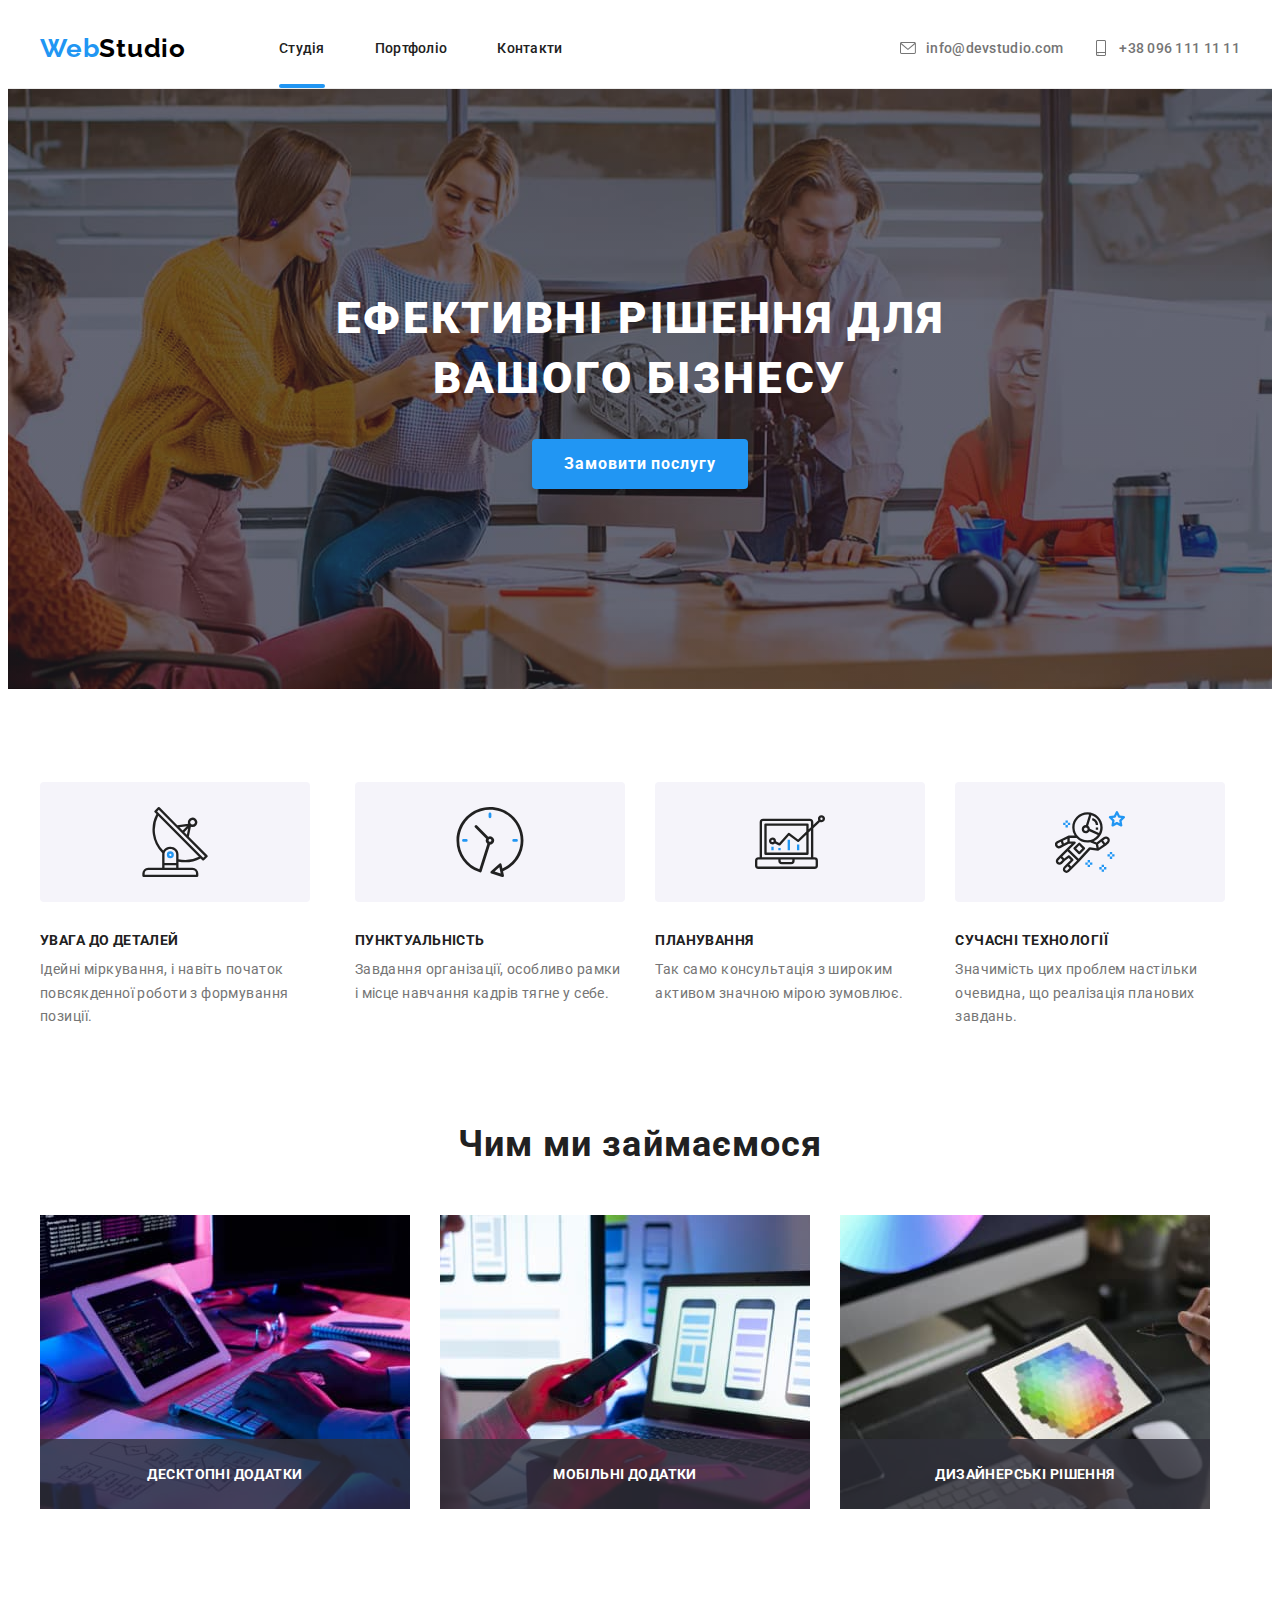
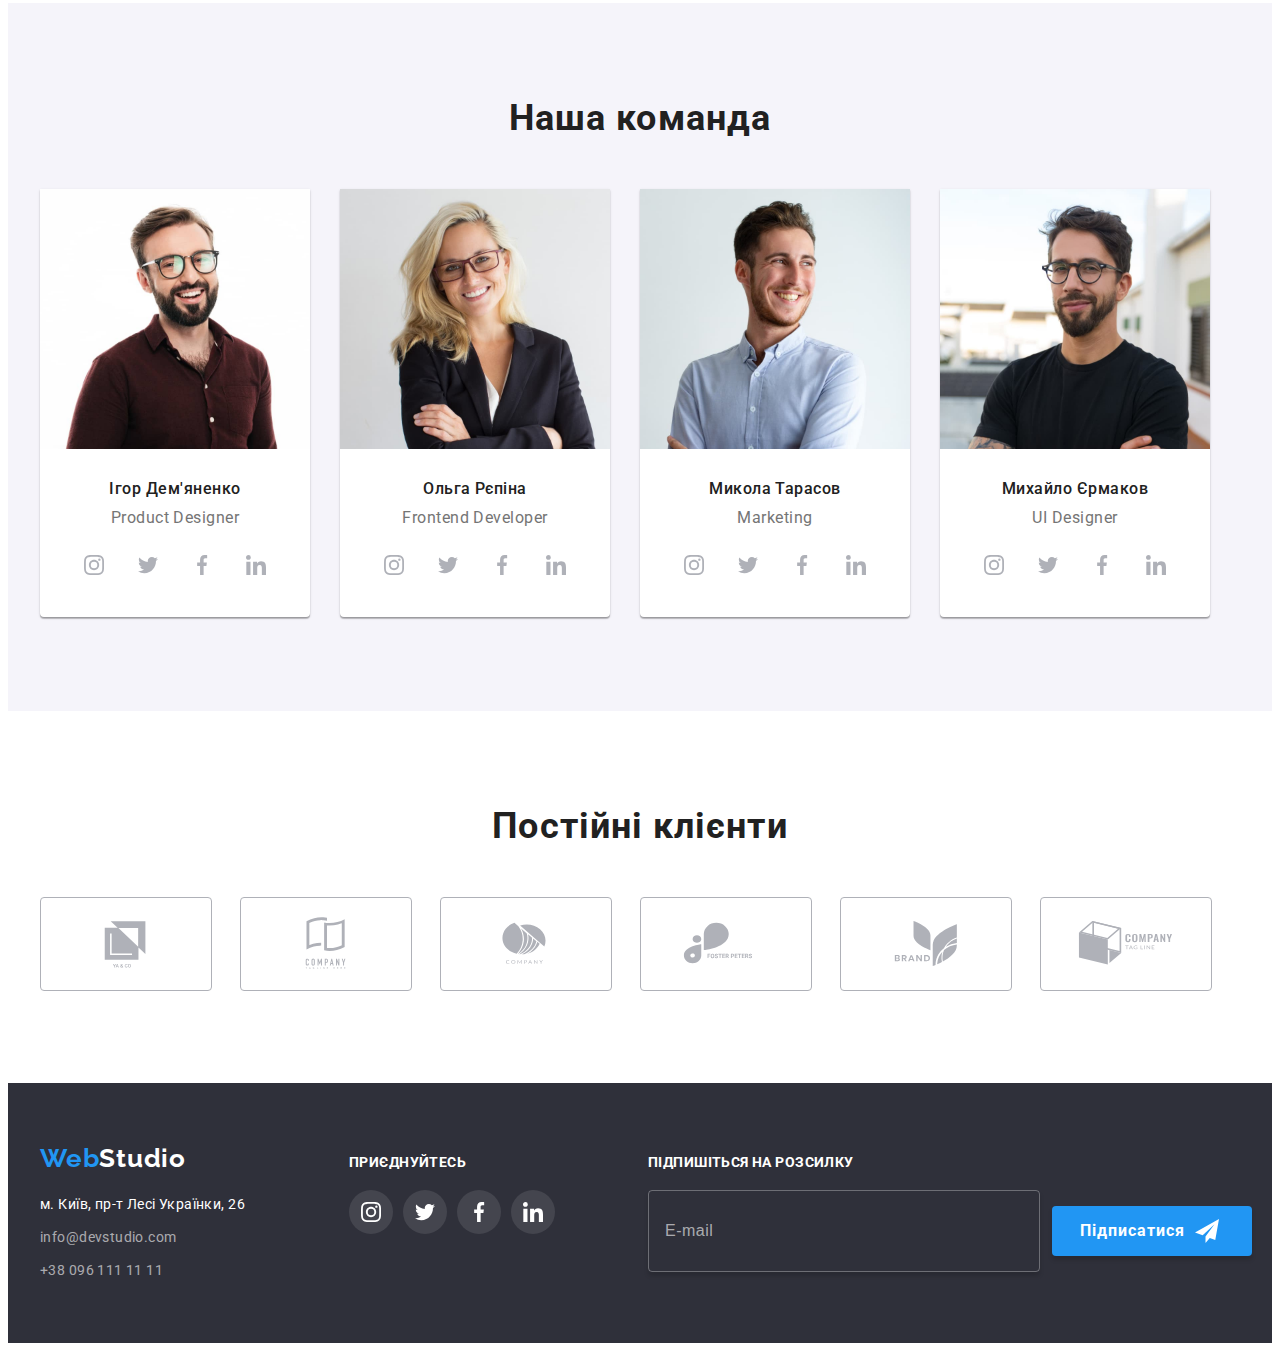
==== commit 7dd9afa6: "refactoring" ====
--- a/index.html
+++ b/index.html
@@ -17,49 +17,53 @@
       crossorigin="anonymous"
       referrerpolicy="no-referrer"
     />
-    <link rel="stylesheet" href="./css/styles.css" />
     <link rel="stylesheet" href="./css/main.min.css" />
   </head>
 
   <body>
     <!-- header -->
     <header class="header">
-      <div class="container header-container">
+      <div class="container header__container">
         <nav class="navigation">
           <!-- logo -->
           <a class="logo" href="./index.html" lang="en"
             ><span class="logo__accent">Web</span>Studio</a
           >
 
-          <ul class="site-nav">
-            <li class="site-nav__item">
-              <a href="./index.html" class="link current site-nav__link"
+          <ul class="header-nav">
+            <li class="header-nav__item">
+              <a
+                href="./index.html"
+                class="header-nav__link header-nav__link--current link"
                 >Студія</a
               >
             </li>
-            <li class="site-nav__item">
-              <a href="./portfolio.html" class="link site-nav__link"
+            <li class="header-nav__item">
+              <a href="./portfolio.html" class="link header-nav__link"
                 >Портфоліо</a
               >
             </li>
-            <li class="site-nav__item">
-              <a href="" class="link site-nav__link">Контакти</a>
+            <li class="header-nav__item">
+              <a href="" class="link header-nav__link">Контакти</a>
             </li>
           </ul>
         </nav>
 
-        <ul class="header-contacts-wrapper">
-          <li class="header-contacts-item">
-            <a href="mailto:info@devstudio.com" class="link contacts-link">
-              <svg class="header-contacts-icon">
+        <ul class="header-contacts">
+          <li class="header-contacts__item">
+            <a
+              href="mailto:info@devstudio.com"
+              class="header-contacts__link link"
+            >
+              <svg class="header-contacts__icon">
                 <use href="./images/icons.svg#icon-envelope"></use>
               </svg>
               info@devstudio.com</a
             >
           </li>
-          <li class="header-contacts-item">
-            <a href="tel:+380961111111" class="link contacts-link">
-              <svg class="header-contacts-icon">
+          <li class="header-contacts__item">
+            <a href="tel:+380961111111" class="header-contacts__link link">
+              <svg class="header-contacts__icon">
                 <use href="./images/icons.svg#icon-smartphone"></use></svg
               >+38 096 111 11 11</a
             >
@@ -83,51 +87,51 @@
       <!-- benefits -->
       <section class="section benefits">
         <div class="container">
-          <h2 class="title visually-hidden">Особливості</h2>
-          <ul class="benefits-list">
-            <li class="benefits-item">
-              <div class="benefits-pic">
-                <svg class="benefits-icon">
+          <h2 class="section__title visually-hidden">Особливості</h2>
+          <ul class="benefits__list">
+            <li class="benefits__item">
+              <div class="benefits__pic">
+                <svg class="benefits__icon">
                   <use href="./images/icons.svg#icon-antenna"></use>
                 </svg>
               </div>
-              <h3 class="benefits-title">Увага до деталей</h3>
-              <p class="content">
+              <h3 class="benefits__subtitle">Увага до деталей</h3>
+              <p class="benefits__content">
                 Ідейні міркування, і навіть початок повсякденної роботи з
                 формування позиції.
               </p>
             </li>
-            <li class="benefits-item">
-              <div class="benefits-pic">
-                <svg class="benefits-icon">
+            <li class="benefits__item">
+              <div class="benefits__pic">
+                <svg class="benefits__icon">
                   <use href="./images/icons.svg#icon-clock"></use>
                 </svg>
               </div>
-              <h3 class="benefits-title">Пунктуальність</h3>
-              <p class="content">
+              <h3 class="benefits__subtitle">Пунктуальність</h3>
+              <p class="benefits__content">
                 Завдання організації, особливо рамки і місце навчання кадрів
                 тягне у себе.
               </p>
             </li>
-            <li class="benefits-item">
-              <div class="benefits-pic">
-                <svg class="benefits-icon">
+            <li class="benefits__item">
+              <div class="benefits__pic">
+                <svg class="benefits__icon">
                   <use href="./images/icons.svg#icon-diagram"></use>
                 </svg>
               </div>
-              <h3 class="benefits-title">Планування</h3>
-              <p class="content">
+              <h3 class="benefits__subtitle">Планування</h3>
+              <p class="benefits__content">
                 Так само консультація з широким активом значною мірою зумовлює.
               </p>
             </li>
-            <li class="benefits-item">
-              <div class="benefits-pic">
-                <svg class="benefits-icon">
+            <li class="benefits__item">
+              <div class="benefits__pic">
+                <svg class="benefits__icon">
                   <use href="./images/icons.svg#icon-astronaut"></use>
                 </svg>
               </div>
-              <h3 class="benefits-title">Сучасні технології</h3>
-              <p class="content">
+              <h3 class="benefits__subtitle">Сучасні технології</h3>
+              <p class="benefits__content">
                 Значимість цих проблем настільки очевидна, що реалізація
                 планових завдань.
               </p>
@@ -140,42 +144,42 @@
 
       <section class="section works">
         <div class="container">
-          <h2 class="title">Чим ми займаємося</h2>
-          <ul class="works-list">
+          <h2 class="section__title works__title">Чим ми займаємося</h2>
+          <ul class="works__list">
             <li>
-              <div class="works-thumb">
+              <div class="works__thumb">
                 <img
-                  class="works-pic"
+                  class="works__pic"
                   src="./images/img-1.jpg"
                   alt="Десктопні додатки"
                   width="370"
                   height="294"
                 />
-                <p class="works-label">Десктопні додатки</p>
+                <p class="works__label">Десктопні додатки</p>
               </div>
             </li>
             <li>
-              <div class="works-thumb">
+              <div class="works__thumb">
                 <img
-                  class="works-pic"
+                  class="works__pic"
                   src="./images/img-2.jpg"
                   alt="Мобільні додатки"
                   width="370"
                   height="294"
                 />
-                <p class="works-label">Мобільні додатки</p>
+                <p class="works__label">Мобільні додатки</p>
               </div>
             </li>
             <li>
-              <div class="works-thumb">
+              <div class="works__thumb">
                 <img
-                  class="works-pic"
+                  class="works__pic"
                   src="./images/img-3.jpg"
                   alt="Дизайнерські рішення"
                   width="370"
                   height="294"
                 />
-                <p class="works-label">Дизайнерські рішення</p>
+                <p class="works__label">Дизайнерські рішення</p>
               </div>
             </li>
           </ul>
@@ -186,231 +190,231 @@
 
       <section class="section our-team">
         <div class="container">
-          <h2 class="title">Наша команда</h2>
-          <ul class="team-list">
-            <li class="team-item">
+          <h2 class="section__title our-team__title">Наша команда</h2>
+          <ul class="members__list">
+            <li class="members__item">
               <img
-                class="team-pic"
+                class="members__pic"
                 src="./images/product-designer.jpg"
                 alt="Дизайнер продукту"
                 width="270"
                 height="260"
               />
-              <div class="team-item-content">
-                <h3 class="subtitle">Ігор Дем'яненко</h3>
-                <p class="team-position" lang="en">Product Designer</p>
-
-                <ul class="socials-list">
-                  <li class="socials-item">
-                    <a
-                      href=""
-                      class="link social-link"
-                      target="_blank"
-                      rel="noopener noreferrer nofollow"
-                      ><svg class="social-link-icon">
+              <div class="members__content">
+                <h3 class="members__subtitle">Ігор Дем'яненко</h3>
+                <p class="members__position" lang="en">Product Designer</p>
+
+                <ul class="socials__list">
+                  <li class="socials__item">
+                    <a
+                      href=""
+                      class="link socials__link"
+                      target="_blank"
+                      rel="noopener noreferrer nofollow"
+                      ><svg class="socials__icon">
                         <use
                           href="./images/icons.svg#icon-instagram"
                         ></use></svg
                     ></a>
                   </li>
-                  <li class="socials-item">
-                    <a
-                      href=""
-                      class="link social-link"
-                      target="_blank"
-                      rel="noopener noreferrer nofollow"
-                      ><svg class="social-link-icon">
+                  <li class="socials__item">
+                    <a
+                      href=""
+                      class="link socials__link"
+                      target="_blank"
+                      rel="noopener noreferrer nofollow"
+                      ><svg class="socials__icon">
                         <use href="./images/icons.svg#icon-twitter"></use></svg
                     ></a>
                   </li>
-                  <li class="socials-item">
-                    <a
-                      href=""
-                      class="link social-link"
-                      target="_blank"
-                      rel="noopener noreferrer nofollow"
-                      ><svg class="social-link-icon">
+                  <li class="socials__item">
+                    <a
+                      href=""
+                      class="link socials__link"
+                      target="_blank"
+                      rel="noopener noreferrer nofollow"
+                      ><svg class="socials__icon">
                         <use href="./images/icons.svg#icon-facebook"></use></svg
                     ></a>
                   </li>
-                  <li class="socials-item">
-                    <a
-                      href=""
-                      class="link social-link"
-                      target="_blank"
-                      rel="noopener noreferrer nofollow"
-                      ><svg class="social-link-icon">
+                  <li class="socials__item">
+                    <a
+                      href=""
+                      class="link socials__link"
+                      target="_blank"
+                      rel="noopener noreferrer nofollow"
+                      ><svg class="socials__icon">
                         <use href="./images/icons.svg#icon-linkedin"></use></svg
                     ></a>
                   </li>
                 </ul>
               </div>
             </li>
-            <li class="team-item">
+            <li class="members__item">
               <img
-                class="team-pic"
+                class="members__pic"
                 src="./images/frontend-developer.jpg"
                 alt="Фронтенд розробник"
                 width="270"
                 height="260"
               />
-              <div class="team-item-content">
-                <h3 class="subtitle">Ольга Рєпіна</h3>
-                <p class="team-position" lang="en">Frontend Developer</p>
-                <ul class="socials-list">
-                  <li class="socials-item">
-                    <a
-                      href=""
-                      class="link social-link"
-                      target="_blank"
-                      rel="noopener noreferrer nofollow"
-                      ><svg class="social-link-icon">
+              <div class="members__content">
+                <h3 class="members__subtitle">Ольга Рєпіна</h3>
+                <p class="members__position" lang="en">Frontend Developer</p>
+                <ul class="socials__list">
+                  <li class="socials__item">
+                    <a
+                      href=""
+                      class="link socials__link"
+                      target="_blank"
+                      rel="noopener noreferrer nofollow"
+                      ><svg class="socials__icon">
                         <use
                           href="./images/icons.svg#icon-instagram"
                         ></use></svg
                     ></a>
                   </li>
-                  <li class="socials-item">
-                    <a
-                      href=""
-                      class="link social-link"
-                      target="_blank"
-                      rel="noopener noreferrer nofollow"
-                      ><svg class="social-link-icon">
+                  <li class="socials__item">
+                    <a
+                      href=""
+                      class="link socials__link"
+                      target="_blank"
+                      rel="noopener noreferrer nofollow"
+                      ><svg class="socials__icon">
                         <use href="./images/icons.svg#icon-twitter"></use></svg
                     ></a>
                   </li>
-                  <li class="socials-item">
-                    <a
-                      href=""
-                      class="link social-link"
-                      target="_blank"
-                      rel="noopener noreferrer nofollow"
-                      ><svg class="social-link-icon">
+                  <li class="socials__item">
+                    <a
+                      href=""
+                      class="link socials__link"
+                      target="_blank"
+                      rel="noopener noreferrer nofollow"
+                      ><svg class="socials__icon">
                         <use href="./images/icons.svg#icon-facebook"></use></svg
                     ></a>
                   </li>
-                  <li class="socials-item">
-                    <a
-                      href=""
-                      class="link social-link"
-                      target="_blank"
-                      rel="noopener noreferrer nofollow"
-                      ><svg class="social-link-icon">
+                  <li class="socials__item">
+                    <a
+                      href=""
+                      class="link socials__link"
+                      target="_blank"
+                      rel="noopener noreferrer nofollow"
+                      ><svg class="socials__icon">
                         <use href="./images/icons.svg#icon-linkedin"></use></svg
                     ></a>
                   </li>
                 </ul>
               </div>
             </li>
-            <li class="team-item">
+            <li class="members__item">
               <img
-                class="team-pic"
+                class="members__pic"
                 src="./images/marketing.jpg"
                 alt="Маркетолог"
                 width="270"
                 height="260"
               />
-              <div class="team-item-content">
-                <h3 class="subtitle">Микола Тарасов</h3>
-                <p class="team-position" lang="en">Marketing</p>
-                <ul class="socials-list">
-                  <li class="socials-item">
-                    <a
-                      href=""
-                      class="link social-link"
-                      target="_blank"
-                      rel="noopener noreferrer nofollow"
-                      ><svg class="social-link-icon">
+              <div class="members__content">
+                <h3 class="members__subtitle">Микола Тарасов</h3>
+                <p class="members__position" lang="en">Marketing</p>
+                <ul class="socials__list">
+                  <li class="socials__item">
+                    <a
+                      href=""
+                      class="link socials__link"
+                      target="_blank"
+                      rel="noopener noreferrer nofollow"
+                      ><svg class="socials__icon">
                         <use
                           href="./images/icons.svg#icon-instagram"
                         ></use></svg
                     ></a>
                   </li>
-                  <li class="socials-item">
-                    <a
-                      href=""
-                      class="link social-link"
-                      target="_blank"
-                      rel="noopener noreferrer nofollow"
-                      ><svg class="social-link-icon">
+                  <li class="socials__item">
+                    <a
+                      href=""
+                      class="link socials__link"
+                      target="_blank"
+                      rel="noopener noreferrer nofollow"
+                      ><svg class="socials__icon">
                         <use href="./images/icons.svg#icon-twitter"></use></svg
                     ></a>
                   </li>
-                  <li class="socials-item">
-                    <a
-                      href=""
-                      class="link social-link"
-                      target="_blank"
-                      rel="noopener noreferrer nofollow"
-                      ><svg class="social-link-icon">
+                  <li class="socials__item">
+                    <a
+                      href=""
+                      class="link socials__link"
+                      target="_blank"
+                      rel="noopener noreferrer nofollow"
+                      ><svg class="socials__icon">
                         <use href="./images/icons.svg#icon-facebook"></use></svg
                     ></a>
                   </li>
-                  <li class="socials-item">
-                    <a
-                      href=""
-                      class="link social-link"
-                      target="_blank"
-                      rel="noopener noreferrer nofollow"
-                      ><svg class="social-link-icon">
+                  <li class="socials__item">
+                    <a
+                      href=""
+                      class="link socials__link"
+                      target="_blank"
+                      rel="noopener noreferrer nofollow"
+                      ><svg class="socials__icon">
                         <use href="./images/icons.svg#icon-linkedin"></use></svg
                     ></a>
                   </li>
                 </ul>
               </div>
             </li>
-            <li class="team-item">
+            <li class="members__item">
               <img
-                class="team-pic"
+                class="members__pic"
                 src="./images/ui-designer.jpg"
                 alt="UI Дизайнер"
                 width="270"
                 height="260"
               />
-              <div class="team-item-content">
-                <h3 class="subtitle">Михайло Єрмаков</h3>
-                <p class="team-position" lang="en">UI Designer</p>
-                <ul class="socials-list">
-                  <li class="socials-item">
-                    <a
-                      href=""
-                      class="link social-link"
-                      target="_blank"
-                      rel="noopener noreferrer nofollow"
-                      ><svg class="social-link-icon">
+              <div class="members__content">
+                <h3 class="members__subtitle">Михайло Єрмаков</h3>
+                <p class="members__position" lang="en">UI Designer</p>
+                <ul class="socials__list">
+                  <li class="socials__item">
+                    <a
+                      href=""
+                      class="link socials__link"
+                      target="_blank"
+                      rel="noopener noreferrer nofollow"
+                      ><svg class="socials__icon">
                         <use
                           href="./images/icons.svg#icon-instagram"
                         ></use></svg
                     ></a>
                   </li>
-                  <li class="socials-item">
-                    <a
-                      href=""
-                      class="link social-link"
-                      target="_blank"
-                      rel="noopener noreferrer nofollow"
-                      ><svg class="social-link-icon">
+                  <li class="socials__item">
+                    <a
+                      href=""
+                      class="link socials__link"
+                      target="_blank"
+                      rel="noopener noreferrer nofollow"
+                      ><svg class="socials__icon">
                         <use href="./images/icons.svg#icon-twitter"></use></svg
                     ></a>
                   </li>
-                  <li class="socials-item">
-                    <a
-                      href=""
-                      class="link social-link"
-                      target="_blank"
-                      rel="noopener noreferrer nofollow"
-                      ><svg class="social-link-icon">
+                  <li class="socials__item">
+                    <a
+                      href=""
+                      class="link socials__link"
+                      target="_blank"
+                      rel="noopener noreferrer nofollow"
+                      ><svg class="socials__icon">
                         <use href="./images/icons.svg#icon-facebook"></use></svg
                     ></a>
                   </li>
-                  <li class="socials-item">
-                    <a
-                      href=""
-                      class="link social-link"
-                      target="_blank"
-                      rel="noopener noreferrer nofollow"
-                      ><svg class="social-link-icon">
+                  <li class="socials__item">
+                    <a
+                      href=""
+                      class="link socials__link"
+                      target="_blank"
+                      rel="noopener noreferrer nofollow"
+                      ><svg class="socials__icon">
                         <use href="./images/icons.svg#icon-linkedin"></use></svg
                     ></a>
                   </li>
@@ -424,71 +428,71 @@
       <!-- clients -->
       <section class="clients section">
         <div class="container">
-          <h2 class="title">Постійні клієнти</h2>
-          <ul class="clients-list">
-            <li class="clients-item">
-              <a
-                href=""
-                class="clients-link"
-                target="_blank"
-                rel="noopener noreferrer nofollow"
-              >
-                <svg class="clients-icon">
+          <h2 class="section__title clients-title">Постійні клієнти</h2>
+          <ul class="clients__list">
+            <li class="clients__item">
+              <a
+                href=""
+                class="clients__link"
+                target="_blank"
+                rel="noopener noreferrer nofollow"
+              >
+                <svg class="clients__icon">
                   <use href="./images/icons.svg#icon-client-1"></use></svg
               ></a>
             </li>
-            <li class="clients-item">
-              <a
-                href=""
-                class="clients-link"
-                target="_blank"
-                rel="noopener noreferrer nofollow"
-              >
-                <svg class="clients-icon">
+            <li class="clients__item">
+              <a
+                href=""
+                class="clients__link"
+                target="_blank"
+                rel="noopener noreferrer nofollow"
+              >
+                <svg class="clients__icon">
                   <use href="./images/icons.svg#icon-client-2"></use></svg
               ></a>
             </li>
-            <li class="clients-item">
-              <a
-                href=""
-                class="clients-link"
-                target="_blank"
-                rel="noopener noreferrer nofollow"
-              >
-                <svg class="clients-icon">
+            <li class="clients__item">
+              <a
+                href=""
+                class="clients__link"
+                target="_blank"
+                rel="noopener noreferrer nofollow"
+              >
+                <svg class="clients__icon">
                   <use href="./images/icons.svg#icon-client-3"></use></svg
               ></a>
             </li>
-            <li class="clients-item">
-              <a
-                href=""
-                class="clients-link"
-                target="_blank"
-                rel="noopener noreferrer nofollow"
-              >
-                <svg class="clients-icon">
+            <li class="clients__item">
+              <a
+                href=""
+                class="clients__link"
+                target="_blank"
+                rel="noopener noreferrer nofollow"
+              >
+                <svg class="clients__icon">
                   <use href="./images/icons.svg#icon-client-4"></use></svg
               ></a>
             </li>
-            <li class="clients-item">
-              <a
-                href=""
-                class="clients-link"
-                target="_blank"
-                rel="noopener noreferrer nofollow"
-              >
-                <svg class="clients-icon">
+            <li class="clients__item">
+              <a
+                href=""
+                class="clients__link"
+                target="_blank"
+                rel="noopener noreferrer nofollow"
+              >
+                <svg class="clients__icon">
                   <use href="./images/icons.svg#icon-client-5"></use></svg
               ></a>
             </li>
-            <li class="clients-item">
-              <a
-                href=""
-                class="clients-link"
-                target="_blank"
-                rel="noopener noreferrer nofollow"
-              >
-                <svg class="clients-icon">
+            <li class="clients__item">
+              <a
+                href=""
+                class="clients__link"
+                target="_blank"
+                rel="noopener noreferrer nofollow"
+              >
+                <svg class="clients__icon">
                   <use href="./images/icons.svg#icon-client-6"></use></svg
               ></a>
             </li>
@@ -499,30 +503,32 @@
 
     <!-- footer -->
     <footer class="footer">
-      <div class="container footer-container">
+      <div class="container footer__container">
         <div class="footer-nav">
           <a href="./index.html" lang="en" class="logo"
-            ><span class="accent">Web</span>Studio</a
+            ><span class="logo__accent">Web</span>Studio</a
           >
-          <address class="address">
+          <address class="footer-address">
             <!-- address list -->
-            <ul class="address-list">
-              <li class="address-item">
+            <ul class="footer-address__list">
+              <li class="footer-address__item">
                 <a
                   href="https://maps.app.goo.gl/XvSEpXmjgRdSqmz17"
                   target="_blank"
                   rel="nofollow noreferrer noopener"
-                  class="link address-map"
+                  class="link footer-address__map"
                   >м. Київ, пр-т Лесі Українки, 26</a
                 >
               </li>
-              <li class="address-item">
-                <a href="mailto:info@devstudio.com" class="link address-link"
+              <li class="footer-address__item">
+                <a
+                  href="mailto:info@devstudio.com"
+                  class="link footer-address__link"
                   >info@devstudio.com</a
                 >
               </li>
-              <li class="address-item">
-                <a href="tel:+380961111111" class="link address-link"
+              <li class="footer-address__item">
+                <a href="tel:+380961111111" class="link footer-address__link"
                   >+38 096 111 11 11</a
                 >
               </li>
@@ -530,53 +536,53 @@
           </address>
         </div>
 
-        <div class="follow-container">
-          <p class="follow-title">приєднуйтесь</p>
-          <ul class="footer-follow-list">
-            <li class="follow-item">
-              <a
-                href=""
-                class="footer-link"
-                target="_blank"
-                rel="noopener noreferrer nofollow"
-              >
-                <svg class="footer-icon">
+        <div class="footer-follow">
+          <p class="footer-subtitle">приєднуйтесь</p>
+          <ul class="footer-follow__list">
+            <li class="footer-follow__item">
+              <a
+                href=""
+                class="footer-follow__link"
+                target="_blank"
+                rel="noopener noreferrer nofollow"
+              >
+                <svg class="icon--dark-mode">
                   <use href="./images/icons.svg#icon-instagram"></use>
                 </svg>
               </a>
             </li>
-            <li class="follow-item">
-              <a
-                href=""
-                class="footer-link"
-                target="_blank"
-                rel="noopener noreferrer nofollow"
-              >
-                <svg class="footer-icon">
+            <li class="footer-follow__item">
+              <a
+                href=""
+                class="footer-follow__link"
+                target="_blank"
+                rel="noopener noreferrer nofollow"
+              >
+                <svg class="icon--dark-mode">
                   <use href="./images/icons.svg#icon-twitter"></use>
                 </svg>
               </a>
             </li>
-            <li class="follow-item">
-              <a
-                href=""
-                class="footer-link"
-                target="_blank"
-                rel="noopener noreferrer nofollow"
-              >
-                <svg class="footer-icon">
+            <li class="footer-follow__item">
+              <a
+                href=""
+                class="footer-follow__link"
+                target="_blank"
+                rel="noopener noreferrer nofollow"
+              >
+                <svg class="icon--dark-mode">
                   <use href="./images/icons.svg#icon-facebook"></use>
                 </svg>
               </a>
             </li>
-            <li class="follow-item">
-              <a
-                href=""
-                class="footer-link"
-                target="_blank"
-                rel="noopener noreferrer nofollow"
-              >
-                <svg class="footer-icon">
+            <li class="footer-follow__item">
+              <a
+                href=""
+                class="footer-follow__link"
+                target="_blank"
+                rel="noopener noreferrer nofollow"
+              >
+                <svg class="icon--dark-mode">
                   <use href="./images/icons.svg#icon-linkedin"></use>
                 </svg>
               </a>
@@ -584,18 +590,18 @@
           </ul>
         </div>
 
-        <form class="subscribe-container">
-          <p class="subscribe-title">Підпишіться на розсилку</p>
-          <div class="subscribe-input-container">
+        <form class="footer-subscribe">
+          <p class="footer-subtitle">Підпишіться на розсилку</p>
+          <div class="footer-subscribe__input-field">
             <input
               type="email"
               name="subscribe-input"
-              class="subscribe-input"
+              class="footer-subscribe__input"
               placeholder="E-mail"
             />
-            <button type="submit" class="button primary btn-subscribe">
+            <button type="submit" class="button button--primary btn-subscribe">
               Підписатися
-              <svg class="subscribe-icon" width="24" height="24">
+              <svg class="button__icon" width="24" height="24">
                 <use href="./images/icons.svg#icon-send"></use>
               </svg>
             </button>
@@ -607,8 +613,8 @@
     <!-- modal -->
     <div class="backdrop is-hidden" data-modal>
       <div class="modal">
-        <button data-modal-close class="btn-close">
-          <svg class="modal-close-icon" width="18" height="18">
+        <button data-modal-close class="button-close">
+          <svg class="button-close__icon" width="18" height="18">
             <use href="./images/icons.svg#icon-close-black"></use>
           </svg>
         </button>
@@ -618,57 +624,57 @@
 
         <form class="modal-form">
           <div class="modal-field">
-            <label for="user-name" class="input-label">Ім'я</label>
-            <div class="input-wrap">
+            <label for="user-name" class="modal-form__label">Ім'я</label>
+            <div class="modal-form__input-field">
               <input
                 autofocus
                 type="text"
                 name="user-name"
                 id="user-name"
-                class="input"
+                class="modal-form__input"
               />
-              <svg class="input-icon" width="18" height="18">
+              <svg class="modal-form__icon" width="18" height="18">
                 <use href="./images/icons.svg#icon-person"></use>
               </svg>
             </div>
           </div>
 
           <div class="modal-field">
-            <label for="user-phone" class="input-label">Телефон</label>
-            <div class="input-wrap">
+            <label for="user-phone" class="modal-form__label">Телефон</label>
+            <div class="modal-form__input-field">
               <input
                 type="tel"
                 name="user-phone"
                 id="user-phone"
-                class="input"
+                class="modal-form__input"
               />
-              <svg class="input-icon" width="18" height="18">
+              <svg class="modal-form__icon" width="18" height="18">
                 <use href="./images/icons.svg#icon-phone"></use>
               </svg>
             </div>
           </div>
 
           <div class="modal-field">
-            <label for="user-email" class="input-label">Пошта</label>
-            <div class="input-wrap">
+            <label for="user-email" class="modal-form__label">Пошта</label>
+            <div class="modal-form__input-field">
               <input
                 type="email"
                 name="user-email"
                 id="user-email"
-                class="input"
+                class="modal-form__input"
               />
-              <svg class="input-icon" width="18" height="18">
+              <svg class="modal-form__icon" width="18" height="18">
                 <use href="./images/icons.svg#icon-email"></use>
               </svg>
             </div>
           </div>
 
-          <div class="textarea-field">
-            <label for="user-text" class="input-label">Коментар</label>
+          <div class="modal-textarea-field">
+            <label for="user-text" class="modal-form__label">Коментар</label>
             <textarea
               name="user-text"
               id="user-text"
-              class="input-comment"
+              class="modal-form__input-comment"
               placeholder="Введіть текст"
             ></textarea>
           </div>
@@ -679,21 +685,21 @@
               id="privacy-policy"
               name="privacy-policy"
               value="on"
-              class="hidden modal-check"
+              class="visually-hidden regular-checkbox"
               required
             />
-            <label for="privacy-policy" class="checkbox-label"
+            <label for="privacy-policy" class="checkbox__label"
               ><span class="checkbox">
-                <svg class="checkbox-icon">
+                <svg class="checkbox__icon">
                   <use href="./images/icons.svg#icon-check"></use>
                 </svg>
               </span>
               Погоджуюся з розсилкою та приймаю
-              <a href="" class="link agreement-link">Умови договору</a>
+              <a href="" class="link policy-link">Умови договору</a>
             </label>
           </div>
 
-          <button type="submit" class="button primary btn-submit">
+          <button type="submit" class="button button--primary modal-button">
             Відправити
           </button>
         </form>
--- a/css/main.min.css
+++ b/css/main.min.css
@@ -1 +1 @@
-:root{--accent-color: #2196f3;--primary-black-color: #000000;--primary-white-color: #ffffff;--lightest-gray-color: #f5f4fa;--gray-color: #afb1b8;--primary-text-color: #757575;--secondary-text-color: #212121;--inverse-light-text-color: rgba(255, 255, 255, 0.6)}.visually-hidden{position:absolute;width:1px;height:1px;margin:-1px;border:0;padding:0;white-space:nowrap;-webkit-clip-path:inset(100%);clip-path:inset(100%);clip:rect(0 0 0 0);overflow:hidden}body{font-family:"Roboto",sans-serif;font-size:14px;background-color:var(--primary-white-color);color:var(--primary-text-color)}.container{width:1200px;margin:0 auto;padding-left:15px;padding-right:15px}h1,h2,h3,h4,h5,h6,p{margin:0}ul{padding:0;margin:0;list-style:none}.link{text-decoration:none;color:var(--primary-text-color)}.logo{margin-right:93px;font-family:"Raleway",sans-serif;font-weight:700;font-size:26px;letter-spacing:.03em;text-decoration:none;color:var(--primary-black-color)}.logo__accent{color:var(--accent-color)}.button{padding:10px 32px;min-width:200px;border-width:0;border-radius:4px;cursor:pointer;font-family:inherit;color:var(--primary-white-color);text-align:center}.button--primary{font-weight:700;font-size:16px;line-height:1.87;letter-spacing:.06em;background-color:#2196f3;-webkit-box-shadow:0 4px 4px 0 rgba(0,0,0,.15);box-shadow:0 4px 4px 0 rgba(0,0,0,.15)}.button--primary:active{-webkit-box-shadow:0 4px 4px 0 rgba(0,0,0,.15);box-shadow:0 4px 4px 0 rgba(0,0,0,.15);background:#188ce8}/*# sourceMappingURL=main.min.css.map */+:root{--accent-color: #2196f3;--primary-black-color: #000000;--primary-white-color: #ffffff;--lightest-gray-color: #f5f4fa;--gray-color: #afb1b8;--primary-text-color: #757575;--secondary-text-color: #212121;--inverse-light-text-color: rgba(255, 255, 255, 0.6)}.visually-hidden{width:1px;height:1px;margin:-1px;border:0;padding:0;white-space:nowrap;-webkit-clip-path:inset(100%);clip-path:inset(100%);clip:rect(0 0 0 0);overflow:hidden}body{font-family:"Roboto",sans-serif;font-size:14px;background-color:var(--primary-white-color);color:var(--primary-text-color)}.section{padding-top:94px;padding-bottom:94px}.section__title{color:var(--secondary-text-color);font-size:36px;letter-spacing:.03em;text-align:center}.container{width:1200px;margin:0 auto;padding-left:15px;padding-right:15px}h1,h2,h3,h4,h5,h6,p{margin:0}ul{padding:0;margin:0;list-style:none}.link{text-decoration:none;color:var(--primary-text-color)}.logo{margin-right:93px;font-family:"Raleway",sans-serif;font-weight:700;font-size:26px;letter-spacing:.03em;text-decoration:none;color:var(--primary-black-color)}.logo__accent{color:var(--accent-color)}.button{padding:10px 32px;min-width:200px;border-width:0;border-radius:4px;cursor:pointer;font-family:inherit;color:var(--primary-white-color);text-align:center}.button--primary{font-weight:700;font-size:16px;line-height:1.87;letter-spacing:.06em;background-color:#2196f3;-webkit-box-shadow:0 4px 4px 0 rgba(0,0,0,.15);box-shadow:0 4px 4px 0 rgba(0,0,0,.15)}.button--primary:active{-webkit-box-shadow:0 4px 4px 0 rgba(0,0,0,.15);box-shadow:0 4px 4px 0 rgba(0,0,0,.15);background:#188ce8}.button--primary-small{padding:6px 22px;min-width:73px;font-weight:500;font-size:16px;line-height:1.62;letter-spacing:.03em;color:var(--secondary-text-color);background-color:var(--lightest-gray-color);-webkit-transition:background-color 250ms cubic-bezier(0.4, 0, 0.2, 1),color 250ms cubic-bezier(0.4, 0, 0.2, 1),-webkit-box-shadow 250ms cubic-bezier(0.4, 0, 0.2, 1);transition:background-color 250ms cubic-bezier(0.4, 0, 0.2, 1),color 250ms cubic-bezier(0.4, 0, 0.2, 1),-webkit-box-shadow 250ms cubic-bezier(0.4, 0, 0.2, 1);transition:background-color 250ms cubic-bezier(0.4, 0, 0.2, 1),box-shadow 250ms cubic-bezier(0.4, 0, 0.2, 1),color 250ms cubic-bezier(0.4, 0, 0.2, 1);transition:background-color 250ms cubic-bezier(0.4, 0, 0.2, 1),box-shadow 250ms cubic-bezier(0.4, 0, 0.2, 1),color 250ms cubic-bezier(0.4, 0, 0.2, 1),-webkit-box-shadow 250ms cubic-bezier(0.4, 0, 0.2, 1)}.button--primary-small:hover,.button--primary-small:focus{background-color:var(--accent-color);-webkit-box-shadow:0 2px 2px 0 rgba(0,0,0,.12),0 1px 2px 0 rgba(0,0,0,.08),0 3px 1px 0 rgba(0,0,0,.1);box-shadow:0 2px 2px 0 rgba(0,0,0,.12),0 1px 2px 0 rgba(0,0,0,.08),0 3px 1px 0 rgba(0,0,0,.1);color:var(--primary-white-color)}.button--primary-small.accent{background-color:var(--accent-color);color:var(--primary-white-color)}.backdrop{position:fixed;top:0;left:0;width:100%;height:100%;background-color:rgba(0,0,0,.2);opacity:1;-webkit-transition:opacity 250ms cubic-bezier(0.4, 0, 0.2, 1),visibility 250ms cubic-bezier(0.4, 0, 0.2, 1);transition:opacity 250ms cubic-bezier(0.4, 0, 0.2, 1),visibility 250ms cubic-bezier(0.4, 0, 0.2, 1)}.backdrop.is-hidden{visibility:none;opacity:0;pointer-events:none}.backdrop.is-hidden .modal{-webkit-transform:translate(-50%, -50%) scale(1.1);transform:translate(-50%, -50%) scale(1.1)}.modal{position:absolute;left:50%;top:50%;padding:40px;width:528px;height:581px;border-radius:4px;background:var(--primary-white-color);-webkit-box-shadow:0 2px 1px 0 rgba(0,0,0,.2),0 1px 1px 0 rgba(0,0,0,.14),0 1px 3px 0 rgba(0,0,0,.12);box-shadow:0 2px 1px 0 rgba(0,0,0,.2),0 1px 1px 0 rgba(0,0,0,.14),0 1px 3px 0 rgba(0,0,0,.12);-webkit-transform:translate(-50%, -50%) scale(1);transform:translate(-50%, -50%) scale(1);-webkit-transition:-webkit-transform 250ms cubic-bezier(0.4, 0, 0.2, 1);transition:-webkit-transform 250ms cubic-bezier(0.4, 0, 0.2, 1);transition:transform 250ms cubic-bezier(0.4, 0, 0.2, 1);transition:transform 250ms cubic-bezier(0.4, 0, 0.2, 1), -webkit-transform 250ms cubic-bezier(0.4, 0, 0.2, 1)}.button-close{position:absolute;right:8px;top:8px;width:30px;height:30px;cursor:pointer;display:-webkit-box;display:-ms-flexbox;display:flex;-webkit-box-pack:center;-ms-flex-pack:center;justify-content:center;-webkit-box-align:center;-ms-flex-align:center;align-items:center;border-radius:50%;stroke-width:10px;background-color:var(--primary-white-color);border-color:rgba(0,0,0,.1);color:var(--primary-black-color);-webkit-transition:color 250ms cubic-bezier(0.4, 0, 0.2, 1);transition:color 250ms cubic-bezier(0.4, 0, 0.2, 1)}.button-close:hover{color:var(--accent-color)}.button-close:focus{color:var(--accent-color)}.button-close__icon{fill:currentColor}.modal-title{margin-bottom:12px;font-size:20px;font-weight:700;letter-spacing:.03em;text-align:center;color:var(--secondary-text-color)}.modal-form{width:100%}.modal-field{margin-bottom:10px;width:100%}.modal-form__label{display:block;margin-bottom:4px;font-size:12px;letter-spacing:.01em}.modal-form__input-field{position:relative}.modal-form__input{padding-left:42px;width:100%;height:40px;border:1px solid rgba(33,33,33,.2);border-radius:4px;outline:rgba(0,0,0,0)}.modal-form__input:focus,.modal-form__input-comment:focus{border-color:var(--accent-color)}.modal-form__input:focus+.modal-form__icon{fill:var(--accent-color)}.modal-form__icon{position:absolute;left:12px;top:50%;-webkit-transform:translateY(-50%);transform:translateY(-50%);fill:var(--secondary-text-color)}.modal-textarea-field{margin-bottom:20px}.modal-form__input-comment{display:block;width:100%;height:120px;padding:12px 16px;resize:none;border-radius:4px;border:1px solid rgba(33,33,33,.2);outline:rgba(0,0,0,0)}.modal-form__input-comment::-webkit-input-placeholder{font-size:12px;letter-spacing:.01em;color:rgba(117,117,117,.5)}.modal-form__input-comment::-moz-placeholder{font-size:12px;letter-spacing:.01em;color:rgba(117,117,117,.5)}.modal-form__input-comment:-ms-input-placeholder{font-size:12px;letter-spacing:.01em;color:rgba(117,117,117,.5)}.modal-form__input-comment::-ms-input-placeholder{font-size:12px;letter-spacing:.01em;color:rgba(117,117,117,.5)}.modal-form__input-comment::placeholder{font-size:12px;letter-spacing:.01em;color:rgba(117,117,117,.5)}.checkbox-field{display:-webkit-box;display:-ms-flexbox;display:flex;-webkit-box-align:center;-ms-flex-align:center;align-items:center;margin-bottom:30px;padding-left:12px}.checkbox{display:-webkit-box;display:-ms-flexbox;display:flex;-webkit-box-pack:center;-ms-flex-pack:center;justify-content:center;-webkit-box-align:center;-ms-flex-align:center;align-items:center;width:16px;height:15px;border:2px solid var(--secondary-text-color);fill:rgba(0,0,0,0)}.checkbox__icon{width:11px;height:8px}.regular-checkbox:checked+.checkbox__label>.checkbox{background-color:var(--accent-color);border:none;fill:var(--primary-white-color)}.regular-checkbox:focus+.checkbox__label>.checkbox{border-color:var(--accent-color);fill:var(--primary-white-color)}.checkbox__label{display:-webkit-box;display:-ms-flexbox;display:flex;-webkit-box-align:center;-ms-flex-align:center;align-items:center;gap:8px;line-height:1.71;letter-spacing:.03em}.policy-link{text-decoration:underline;-webkit-text-decoration-skip-ink:none;text-decoration-skip-ink:none;color:var(--accent-color)}.modal-button{display:block;margin-right:auto;margin-left:auto}.header{border-bottom:1px solid #ececec}.header__container{display:-webkit-box;display:-ms-flexbox;display:flex;-webkit-box-align:center;-ms-flex-align:center;align-items:center}.header-nav{display:-webkit-box;display:-ms-flexbox;display:flex;-webkit-box-align:center;-ms-flex-align:center;align-items:center;-webkit-column-gap:50px;-moz-column-gap:50px;column-gap:50px}.navigation{display:-webkit-box;display:-ms-flexbox;display:flex;-webkit-box-align:center;-ms-flex-align:center;align-items:center;margin-right:auto}.header-nav__link{position:relative;display:block;padding-top:32px;padding-bottom:32px;font-weight:500;letter-spacing:.02em;color:var(--secondary-text-color);-webkit-transition:color 250ms cubic-bezier(0.4, 0, 0.2, 1);transition:color 250ms cubic-bezier(0.4, 0, 0.2, 1)}.header-nav__link:hover,.header-nav__link:hover{color:var(--accent-color)}.header-nav__link--current::after{content:"";position:absolute;left:0;bottom:0;display:block;width:100%;height:4px;color:var(--accent-color);background:#2196f3;border-radius:2px}.header-contacts{display:-webkit-box;display:-ms-flexbox;display:flex;gap:30px;-webkit-box-align:center;-ms-flex-align:center;align-items:center}.header-contacts__item{display:-webkit-box;display:-ms-flexbox;display:flex;gap:10px;-webkit-box-align:center;-ms-flex-align:center;align-items:center;font-weight:500;letter-spacing:.02em}.header-contacts__link{display:-webkit-box;display:-ms-flexbox;display:flex;gap:10px;-webkit-box-align:center;-ms-flex-align:center;align-items:center;padding-top:20px;padding-bottom:20px;-webkit-transition-property:color;transition-property:color;-webkit-transition-duration:250ms;transition-duration:250ms;-webkit-transition-timing-function:cubic-bezier(0.4, 0, 0.2, 1);transition-timing-function:cubic-bezier(0.4, 0, 0.2, 1)}.header-contacts__icon{width:16px;height:16px;fill:currentColor}.header-contacts__link:hover,.header-contacts__link:focus{color:var(--accent-color)}.hero{margin-right:auto;margin-left:auto;padding-top:200px;padding-bottom:200px;text-align:center;background:#c4c4c4;background-image:-webkit-gradient(linear, left top, left bottom, from(rgba(47, 48, 58, 0.4)), to(rgba(47, 48, 58, 0.4))),url(../images/hero-bg.jpg);background-image:linear-gradient(rgba(47, 48, 58, 0.4), rgba(47, 48, 58, 0.4)),url(../images/hero-bg.jpg);max-width:1600px;background-repeat:no-repeat;background-position:center;background-size:cover}.hero__title{width:696px;margin-bottom:30px;margin-left:auto;margin-right:auto;font-weight:900;font-size:44px;line-height:1.36;letter-spacing:.06em;text-transform:uppercase;text-align:center;color:var(--primary-white-color)}.benefits__list{display:-webkit-box;display:-ms-flexbox;display:flex;-webkit-column-gap:30px;-moz-column-gap:30px;column-gap:30px}.benefits__pic{display:-webkit-box;display:-ms-flexbox;display:flex;-webkit-box-pack:center;-ms-flex-pack:center;justify-content:center;-webkit-box-align:center;-ms-flex-align:center;align-items:center;margin-bottom:30px;width:270px;height:120px;background-color:var(--lightest-gray-color);border-radius:4px}.benefits__icon{width:70px;height:70px}.benefits__subtitle{margin-bottom:10px;font-size:14px;letter-spacing:.03em;text-transform:uppercase;color:var(--secondary-text-color)}.benefits__content{line-height:1.71;letter-spacing:.03em}.works{padding-top:0}.works__title{margin-bottom:50px}.works__list{display:-webkit-box;display:-ms-flexbox;display:flex;-webkit-column-gap:30px;-moz-column-gap:30px;column-gap:30px}.works__thumb{position:relative;width:370px;height:294px;background:var(--gray-color)}.works__pic{display:block;width:100%;height:100%;-o-object-fit:cover;object-fit:cover}.works__label{position:absolute;bottom:0;left:0;width:100%;padding-top:27px;padding-bottom:27px;background:rgba(47,48,58,.8);font-weight:700;letter-spacing:.03em;text-transform:uppercase;text-align:center;color:var(--primary-white-color)}.our-team{background:var(--lightest-gray-color)}.our-team__title{margin-bottom:50px}.members__list{display:-webkit-box;display:-ms-flexbox;display:flex;-webkit-column-gap:30px;-moz-column-gap:30px;column-gap:30px}.members__item{border-radius:0 0 4px 4px;width:270px;-webkit-box-shadow:0 2px 1px 0 rgba(0,0,0,.2),0 1px 1px 0 rgba(0,0,0,.14),0 1px 3px 0 rgba(0,0,0,.12);box-shadow:0 2px 1px 0 rgba(0,0,0,.2),0 1px 1px 0 rgba(0,0,0,.14),0 1px 3px 0 rgba(0,0,0,.12);background:#fff}.members__pic{display:block}.members__content{padding:30px 32px}.members__subtitle{margin-bottom:10px;font-weight:500;font-size:16px;letter-spacing:.03em;text-align:center;color:var(--secondary-text-color)}.members__position{margin-bottom:16px;font-size:16px;letter-spacing:.03em;text-align:center}.socials__list{display:-webkit-box;display:-ms-flexbox;display:flex;-webkit-column-gap:10px;-moz-column-gap:10px;column-gap:10px}.socials__item{width:44px;height:44px}.socials__link{width:100%;height:100%;display:-webkit-box;display:-ms-flexbox;display:flex;-webkit-box-pack:center;-ms-flex-pack:center;justify-content:center;-webkit-box-align:center;-ms-flex-align:center;align-items:center;background-color:var(--primary-white-color);border-radius:50%;-webkit-transition-property:background-color;transition-property:background-color;-webkit-transition-duration:250ms;transition-duration:250ms;-webkit-transition-timing-function:cubic-bezier(0.4, 0, 0.2, 1);transition-timing-function:cubic-bezier(0.4, 0, 0.2, 1)}.socials__link:hover,.socials__link:focus{background-color:var(--accent-color)}.socials__icon{width:20px;height:20px;fill:var(--gray-color);-webkit-transition-property:fill;transition-property:fill;-webkit-transition-duration:250ms;transition-duration:250ms;-webkit-transition-timing-function:cubic-bezier(0.4, 0, 0.2, 1);transition-timing-function:cubic-bezier(0.4, 0, 0.2, 1)}.socials__link:hover .socials__icon{fill:var(--primary-white-color)}.socials__link:focus .socials__icon{fill:var(--primary-white-color)}.clients-title{margin-bottom:50px}.clients__list{display:-webkit-box;display:-ms-flexbox;display:flex;-webkit-column-gap:30px;-moz-column-gap:30px;column-gap:30px}.clients__item{width:170px;height:92px}.clients__link{display:-webkit-box;display:-ms-flexbox;display:flex;-webkit-box-pack:center;-ms-flex-pack:center;justify-content:center;-webkit-box-align:center;-ms-flex-align:center;align-items:center;width:100%;height:100%;color:#afb1b8;border:1px solid #afb1b8;border-radius:4px;-webkit-transition:color 250ms cubic-bezier(0.4, 0, 0.2, 1),border-color 250ms cubic-bezier(0.4, 0, 0.2, 1);transition:color 250ms cubic-bezier(0.4, 0, 0.2, 1),border-color 250ms cubic-bezier(0.4, 0, 0.2, 1)}.clients__link:hover,.clients__link:focus{color:var(--accent-color);border-color:var(--accent-color)}.clients__icon{width:106px;height:60px;fill:currentColor}.footer{padding-top:60px;padding-bottom:60px;background:#2f303a}.footer__container{display:-webkit-box;display:-ms-flexbox;display:flex;-webkit-box-align:baseline;-ms-flex-align:baseline;align-items:baseline}.footer-nav{margin-right:70px}.footer .logo{display:block;margin-bottom:20px;color:var(--primary-white-color)}.footer-address{line-height:1.71;font-style:normal;letter-spacing:.03em}.footer-address .link:hover,.footer-address .link:focus{color:var(--accent-color)}.footer-address__item{display:block;margin-bottom:9px}.footer-address__item:last-child{margin-bottom:0}.footer-address__map{color:var(--primary-white-color)}.footer-address__link{letter-spacing:.03em;color:var(--inverse-light-text-color);-webkit-transition:color 250ms cubic-bezier(0.4, 0, 0.2, 1);transition:color 250ms cubic-bezier(0.4, 0, 0.2, 1)}.footer-follow{margin-right:93px}.footer-subtitle{margin-bottom:20px;font-weight:700;letter-spacing:.03em;text-transform:uppercase;color:var(--primary-white-color)}.footer-follow__list{display:-webkit-box;display:-ms-flexbox;display:flex;-webkit-column-gap:10px;-moz-column-gap:10px;column-gap:10px}.footer-follow__item{width:44px;height:44px}.footer-follow__link{display:-webkit-box;display:-ms-flexbox;display:flex;-webkit-box-align:center;-ms-flex-align:center;align-items:center;-webkit-box-pack:center;-ms-flex-pack:center;justify-content:center;width:100%;height:100%;background-color:rgba(255,255,255,.1);border-radius:50%;color:var(--primary-white-color);-webkit-transition:background-color 250ms cubic-bezier(0.4, 0, 0.2, 1);transition:background-color 250ms cubic-bezier(0.4, 0, 0.2, 1)}.icon--dark-mode{width:20px;height:20px;fill:currentColor}.footer-follow__link:hover,.footer-follow__link:focus{background-color:var(--accent-color)}.footer-subscribe{display:-webkit-box;display:-ms-flexbox;display:flex;-webkit-box-orient:vertical;-webkit-box-direction:normal;-ms-flex-direction:column;flex-direction:column}.footer-subscribe__input-field{display:-webkit-box;display:-ms-flexbox;display:flex;-webkit-box-align:center;-ms-flex-align:center;align-items:center;gap:12px}.footer-subscribe__input{padding:15px 16px;width:358px;height:50px;color:var(--primary-white-color);border:1px solid rgba(255,255,255,.3);border-radius:4px;-webkit-box-shadow:0 4px 4px 0 rgba(0,0,0,.15);box-shadow:0 4px 4px 0 rgba(0,0,0,.15);background:rgba(33,150,243,0)}.footer-subscribe__input::-webkit-input-placeholder{font-size:16px;line-height:1.25;letter-spacing:.03em;color:rgba(255,255,255,.6)}.footer-subscribe__input::-moz-placeholder{font-size:16px;line-height:1.25;letter-spacing:.03em;color:rgba(255,255,255,.6)}.footer-subscribe__input:-ms-input-placeholder{font-size:16px;line-height:1.25;letter-spacing:.03em;color:rgba(255,255,255,.6)}.footer-subscribe__input::-ms-input-placeholder{font-size:16px;line-height:1.25;letter-spacing:.03em;color:rgba(255,255,255,.6)}.footer-subscribe__input::placeholder{font-size:16px;line-height:1.25;letter-spacing:.03em;color:rgba(255,255,255,.6)}.btn-subscribe{display:-webkit-box;display:-ms-flexbox;display:flex;-webkit-box-align:center;-ms-flex-align:center;align-items:center;gap:10px;padding-left:28px;padding-right:28px}.button__icon{fill:var(--primary-white-color)}.portfolio{padding-bottom:94px;padding-top:94px}.button-list{display:-webkit-box;display:-ms-flexbox;display:flex;gap:8px;-webkit-box-pack:center;-ms-flex-pack:center;justify-content:center;margin-bottom:50px}.cards__list{display:-webkit-box;display:-ms-flexbox;display:flex;-ms-flex-wrap:wrap;flex-wrap:wrap;gap:30px}.cards__link{display:block;-webkit-transition:-webkit-box-shadow 250ms cubic-bezier(0.4, 0, 0.2, 1);transition:-webkit-box-shadow 250ms cubic-bezier(0.4, 0, 0.2, 1);transition:box-shadow 250ms cubic-bezier(0.4, 0, 0.2, 1);transition:box-shadow 250ms cubic-bezier(0.4, 0, 0.2, 1), -webkit-box-shadow 250ms cubic-bezier(0.4, 0, 0.2, 1)}.cards__link:hover,.cards__link:focus{-webkit-box-shadow:1px 4px 6px 0 rgba(0,0,0,.16),0 4px 4px 0 rgba(0,0,0,.06),0 1px 1px 0 rgba(0,0,0,.12);box-shadow:1px 4px 6px 0 rgba(0,0,0,.16),0 4px 4px 0 rgba(0,0,0,.06),0 1px 1px 0 rgba(0,0,0,.12)}.cards__link:hover .cards__overlay{-webkit-transform:translatey(0);transform:translatey(0)}.cards__thumb{position:relative;overflow:hidden;width:370px;height:294px}.cards__overlay{position:absolute;top:0;left:0;width:100%;height:100%;overflow:hidden;display:-webkit-box;display:-ms-flexbox;display:flex;-webkit-box-align:center;-ms-flex-align:center;align-items:center;padding:24px 24px;background:rgba(33,150,243,.9);-webkit-transform:translatey(100%);transform:translatey(100%);-webkit-transition:-webkit-transform 250ms cubic-bezier(0.4, 0, 0.2, 1);transition:-webkit-transform 250ms cubic-bezier(0.4, 0, 0.2, 1);transition:transform 250ms cubic-bezier(0.4, 0, 0.2, 1);transition:transform 250ms cubic-bezier(0.4, 0, 0.2, 1), -webkit-transform 250ms cubic-bezier(0.4, 0, 0.2, 1)}.cards__overlay-content{font-size:18px;line-height:1.56;letter-spacing:.03em;color:var(--primary-white-color)}.cards__pic{display:block;width:100%;height:100%;-o-object-fit:cover;object-fit:cover}.cards__content{border:1px solid #eee;border-top:0;padding:20px 24px}.cards__title{margin-bottom:4px;font-size:18px;line-height:2;letter-spacing:.06em;color:var(--secondary-text-color)}.cards__subtitle{font-size:16px;line-height:1.87;letter-spacing:.03em}/*# sourceMappingURL=main.min.css.map */